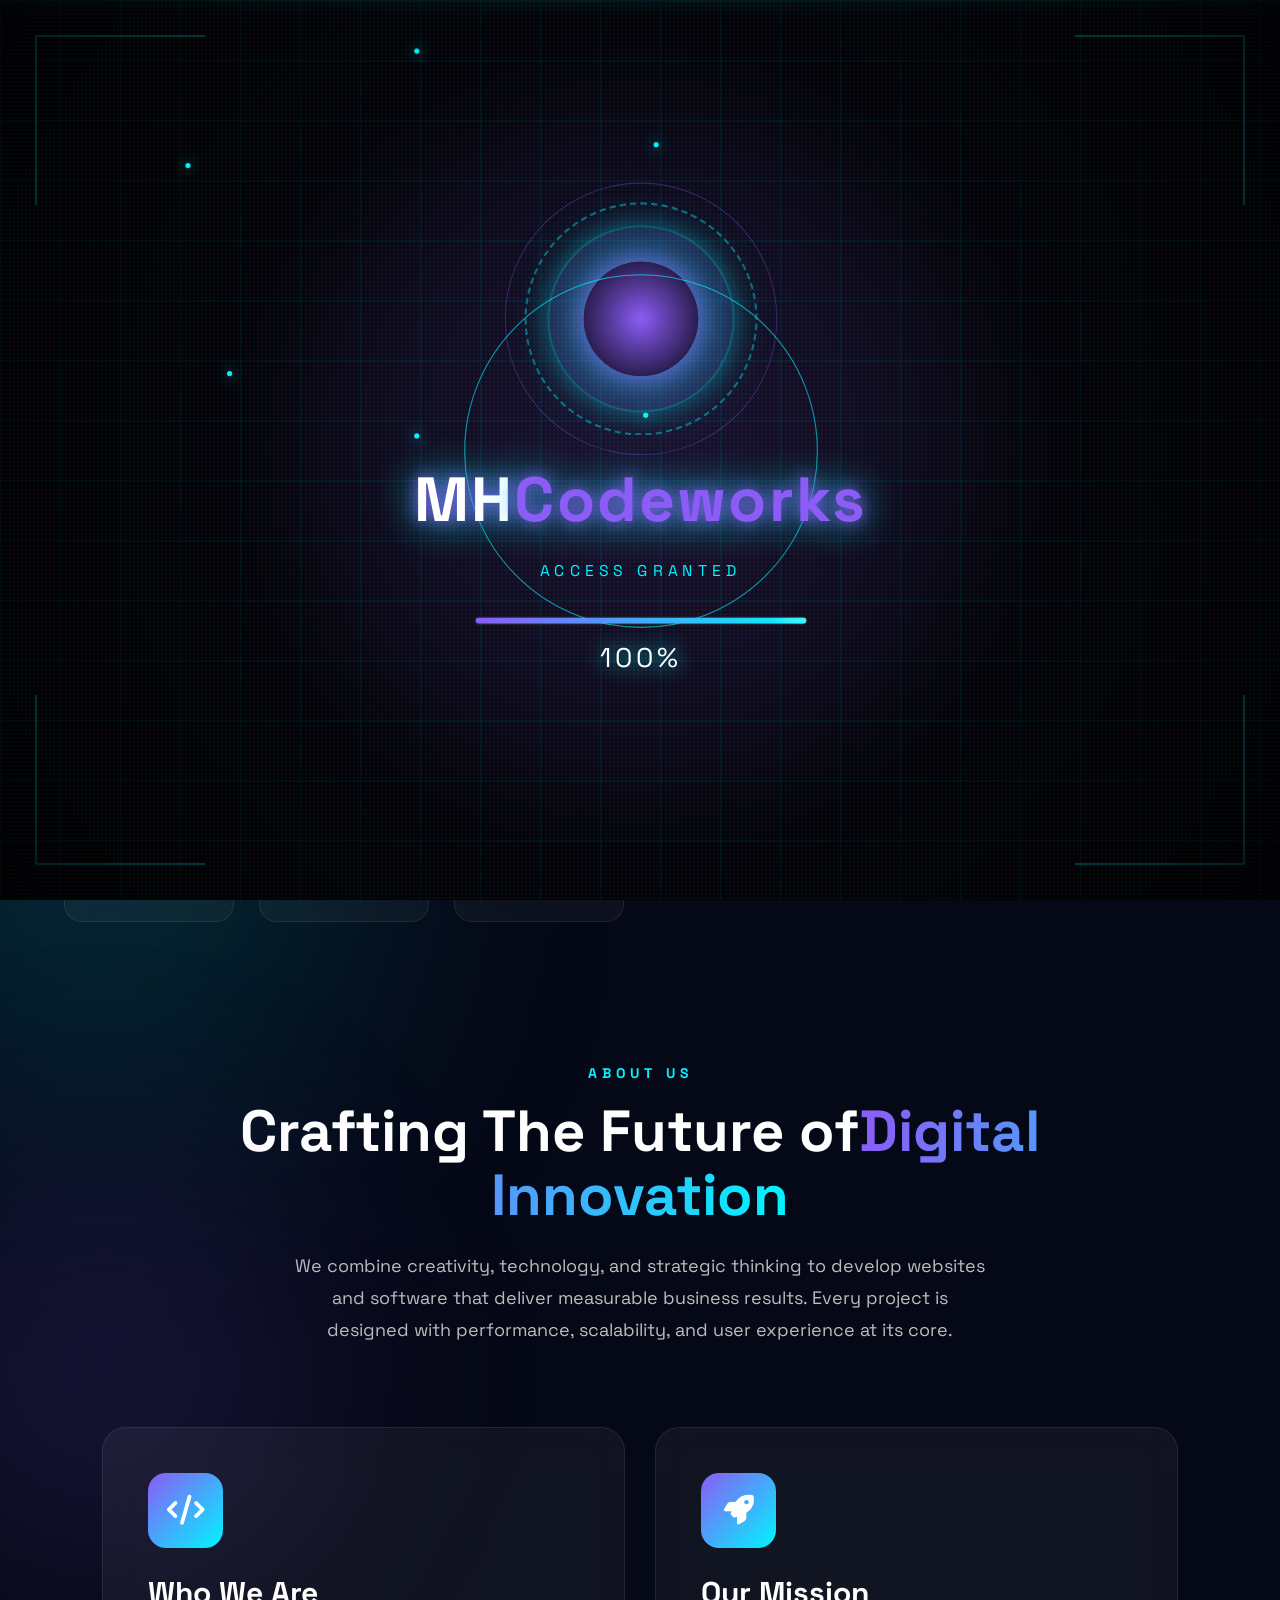
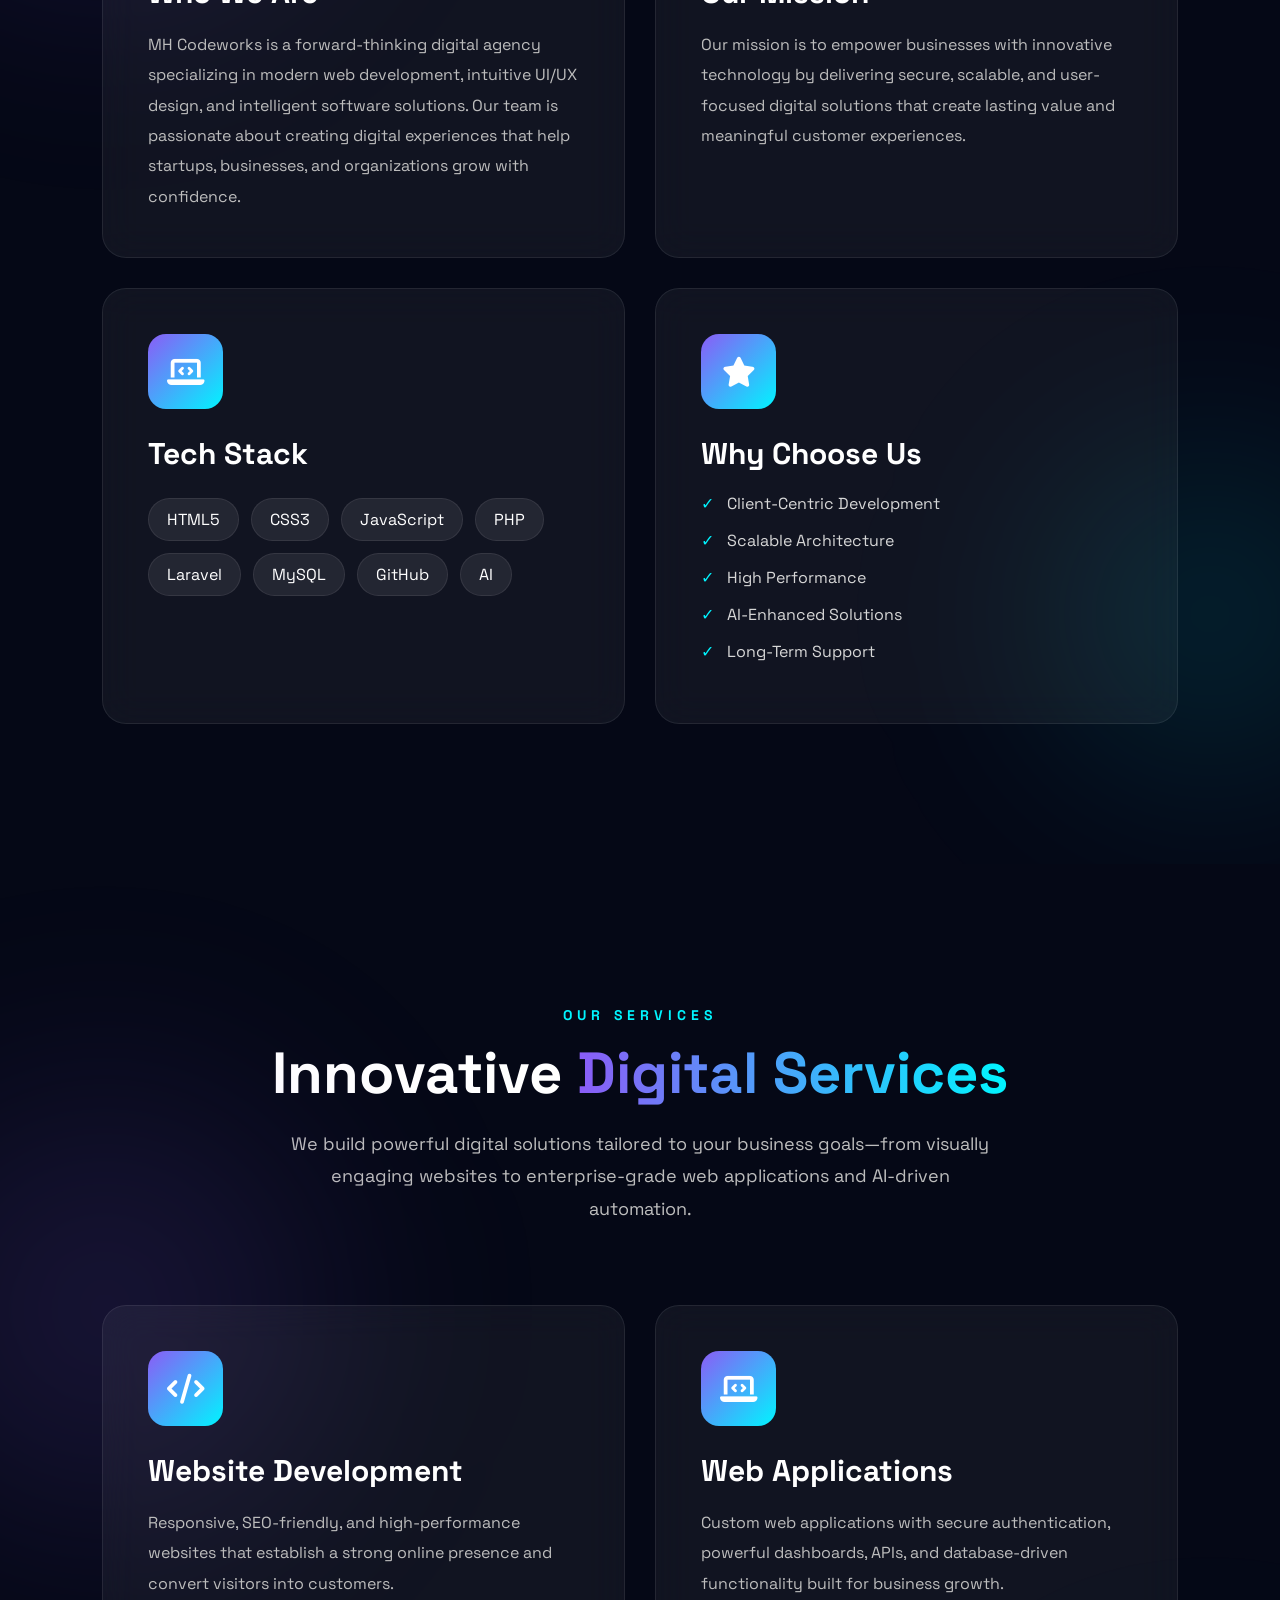
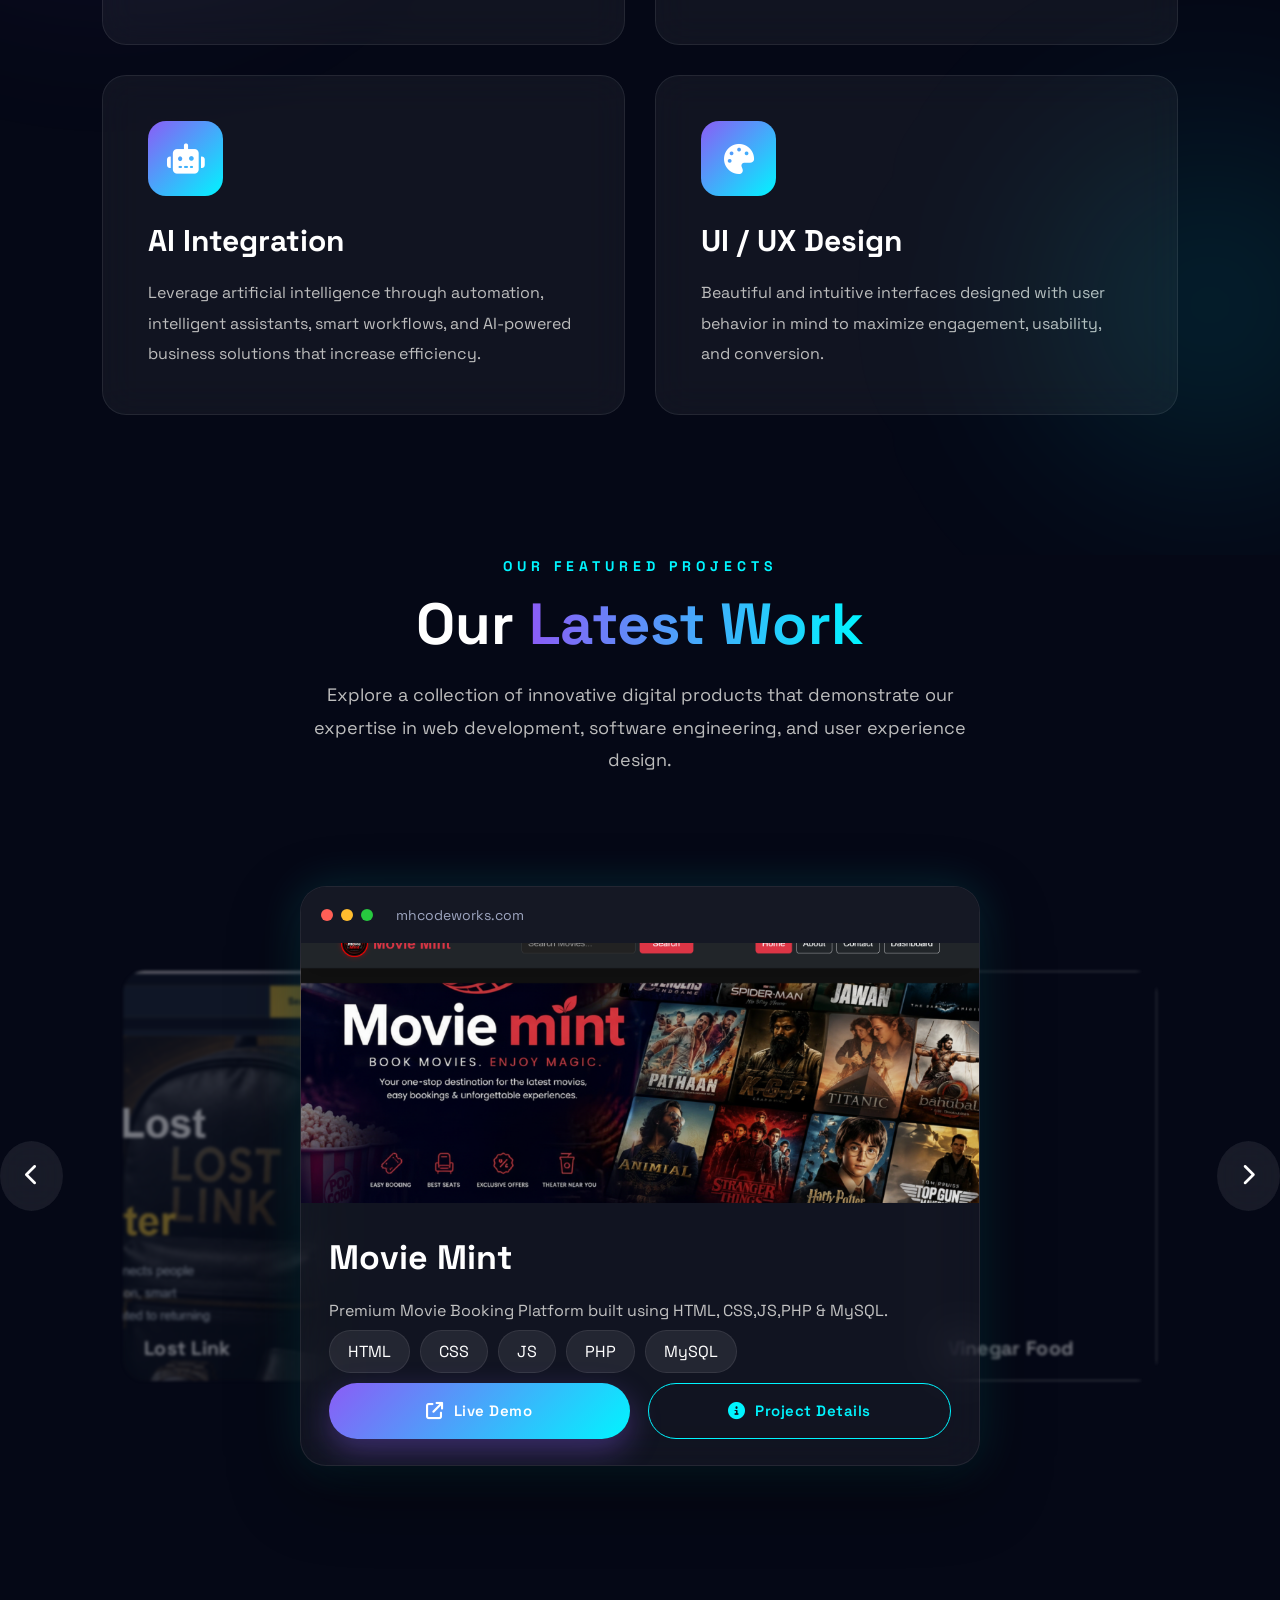
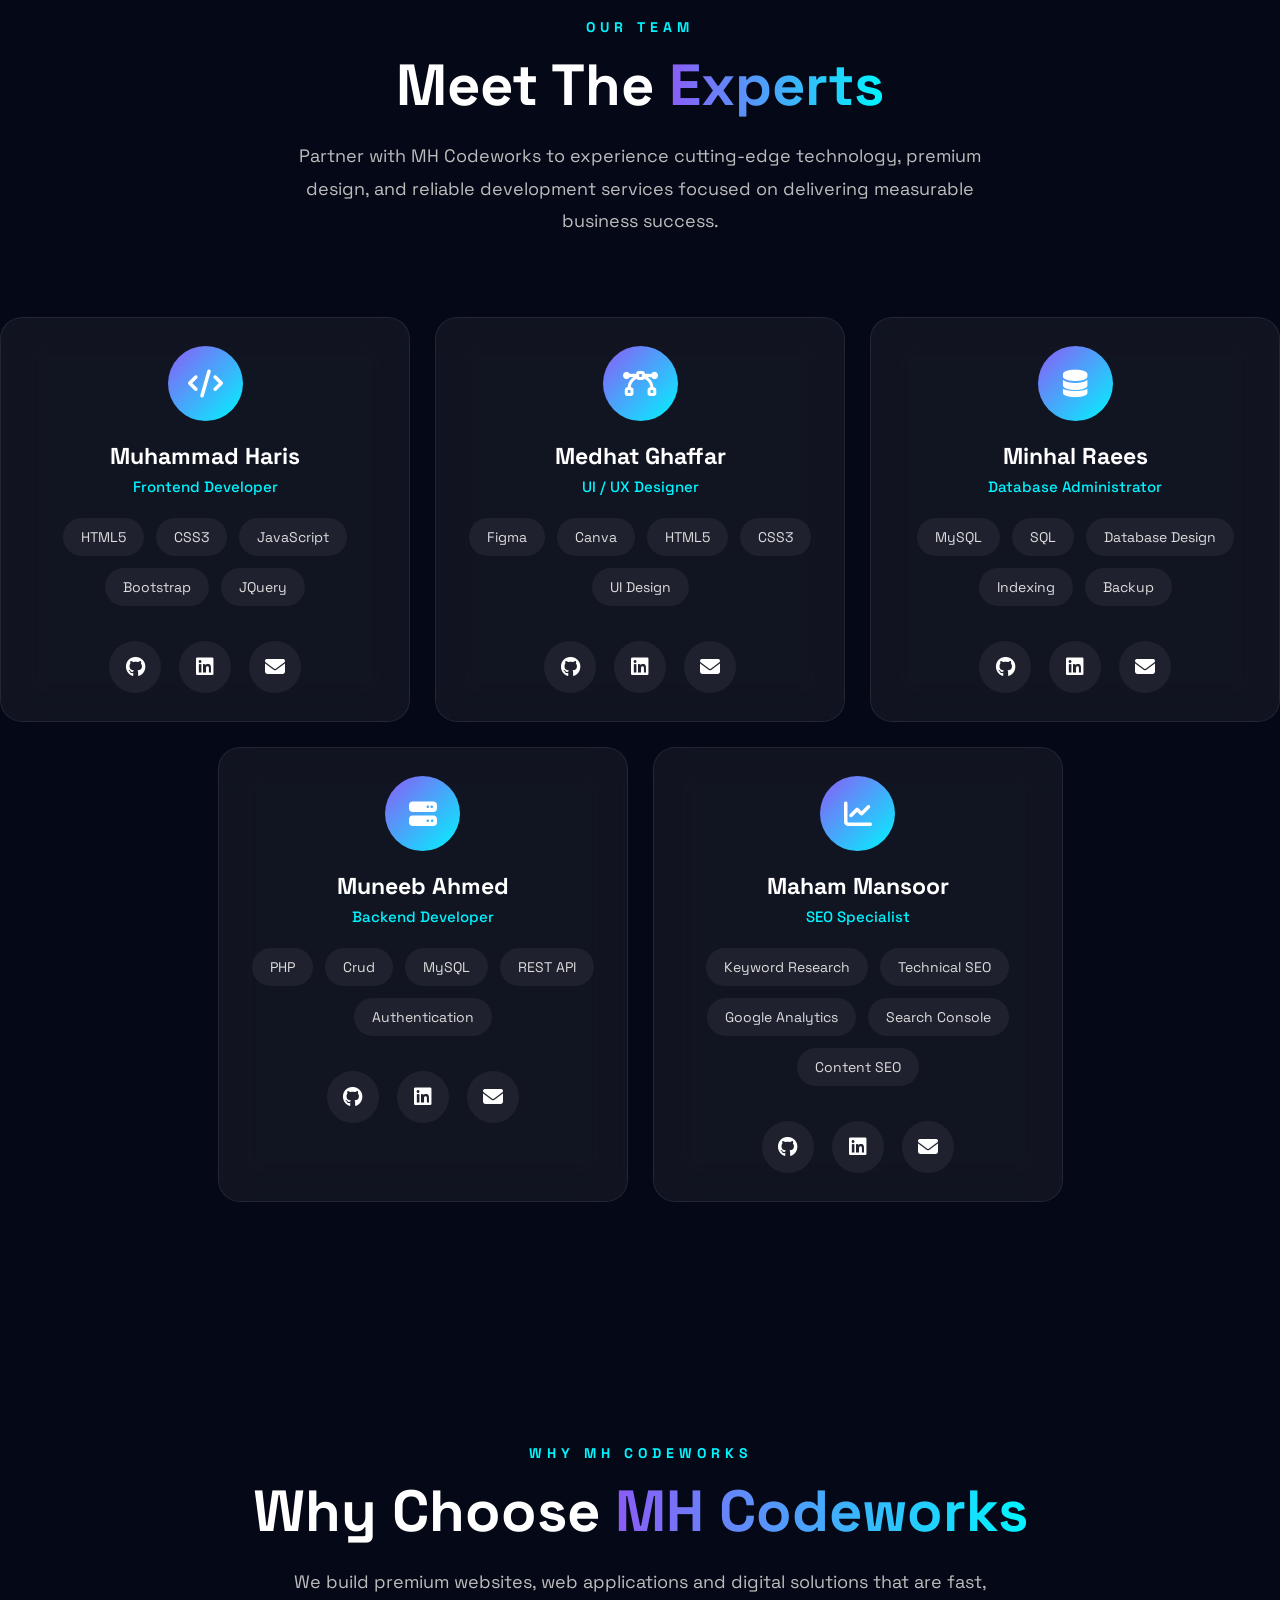
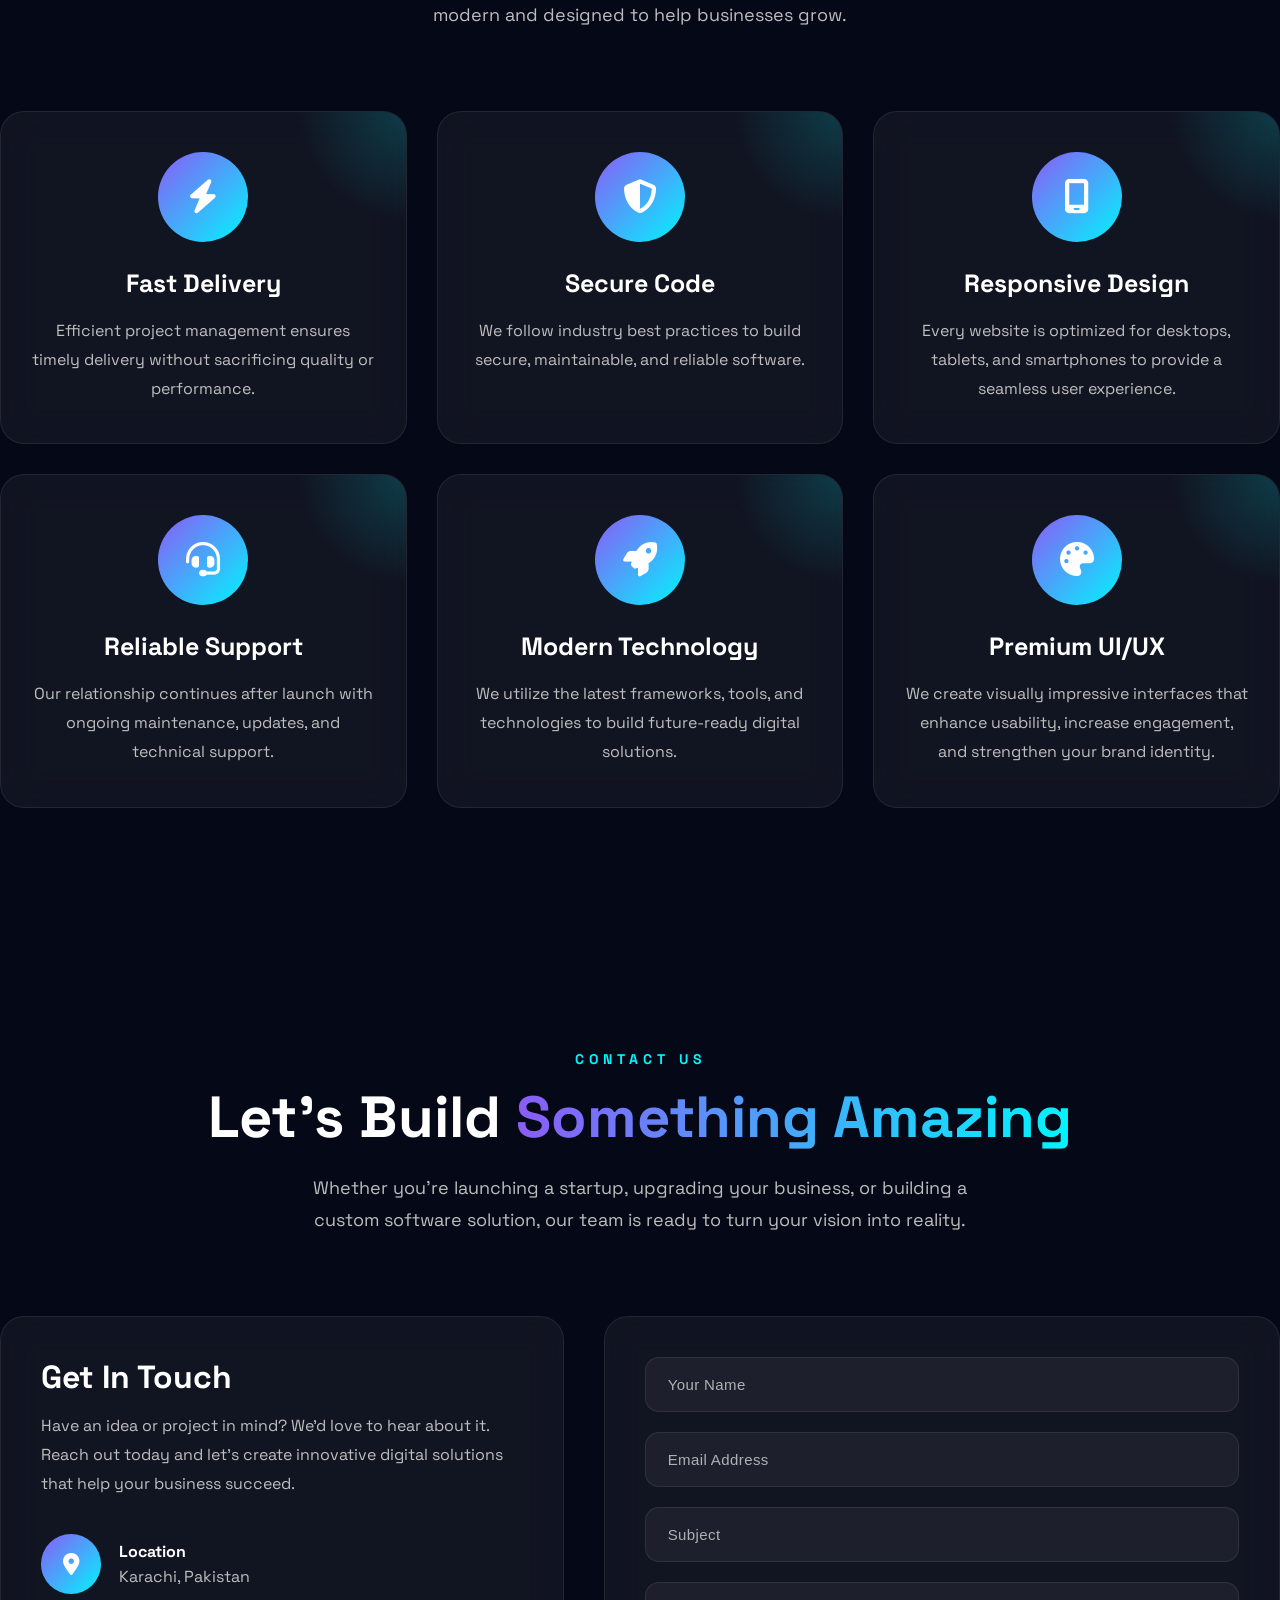
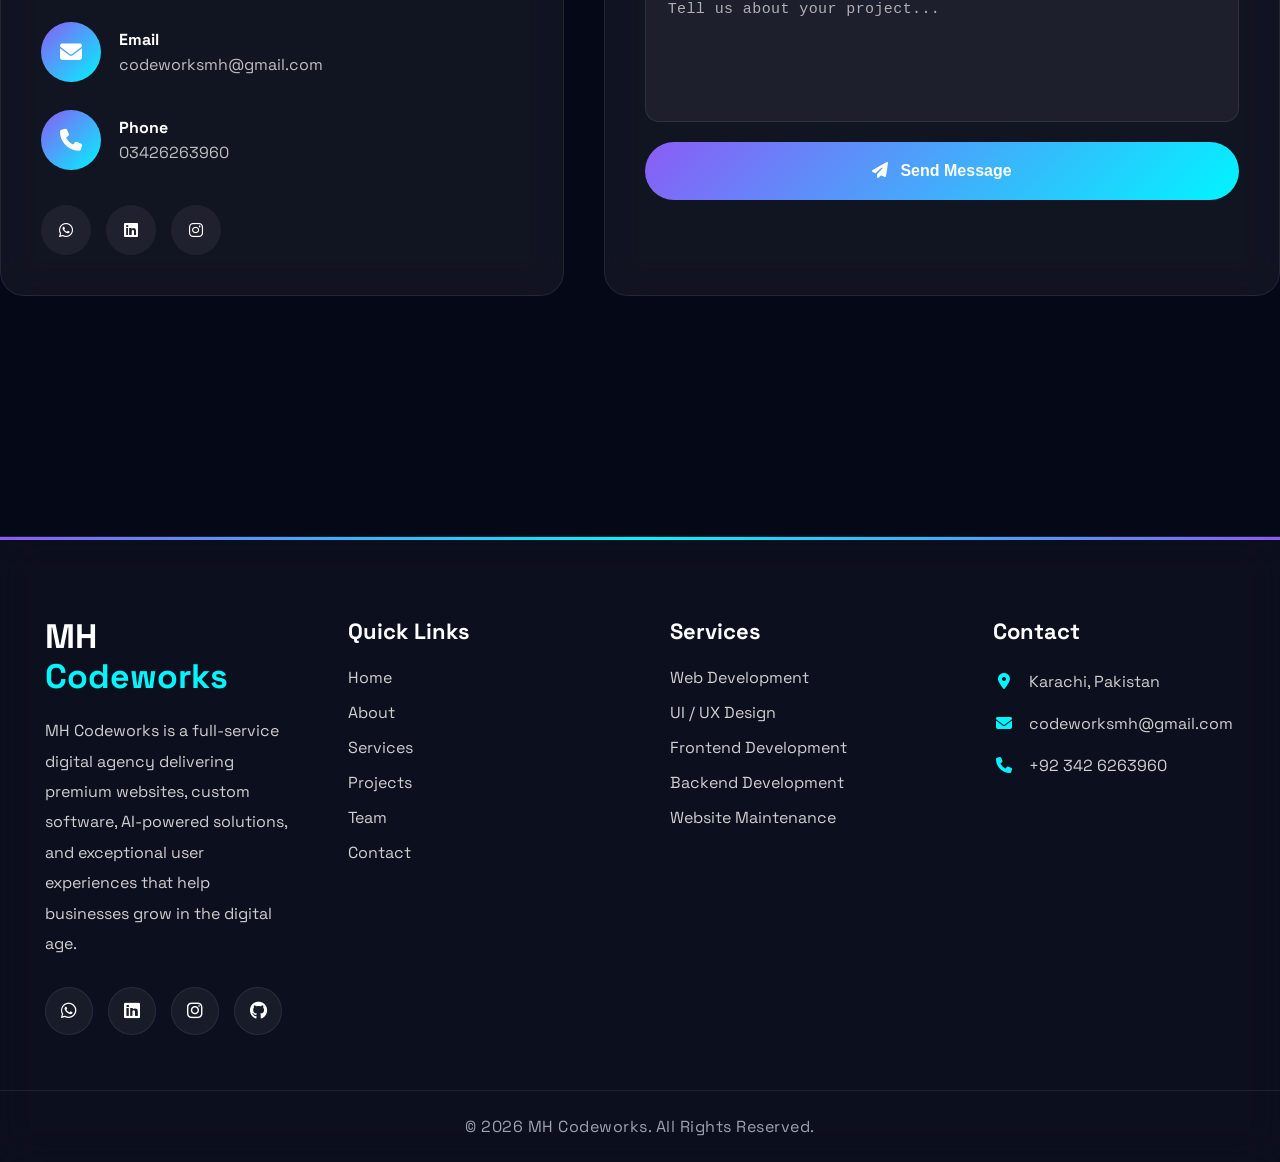
==== index.html @ 2c8d3b07 "Initial commit" ====
<!DOCTYPE html>
<html lang="en">

<head>

    <meta charset="UTF-8">
    <meta name="viewport" content="width=device-width, initial-scale=1.0">

    <title>MH Codeworks | Portfolio</title>
    <link rel="icon" href="assets/icons/Polished 'MH Codeworks' Logo with Gradient Glow.png" type="image/webp">

    <!-- CSS -->
    <link rel="stylesheet" href="css/style.css">
    <link rel="stylesheet" href="css/animation.css">
    <link rel="stylesheet" href="css/responsive.css">

    <!-- Google Font -->
    <link rel="preconnect" href="https://fonts.googleapis.com">
    <link rel="preconnect" href="https://fonts.gstatic.com" crossorigin>

    <link href="https://fonts.googleapis.com/css2?family=Space+Grotesk:wght@300;400;500;600;700&display=swap"
        rel="stylesheet">
    <!-- Font Awesome -->
    <link rel="stylesheet" href="https://cdnjs.cloudflare.com/ajax/libs/font-awesome/6.7.2/css/all.min.css">

    <!-- AOS -->
    <link href="https://unpkg.com/aos@2.3.4/dist/aos.css" rel="stylesheet">
    <link rel="preconnect" href="https://fonts.googleapis.com">
    <link rel="preconnect" href="https://fonts.gstatic.com" crossorigin>

    <link href="https://fonts.googleapis.com/css2?family=Space+Grotesk:wght@300;400;500;600;700&display=swap"
        rel="stylesheet">

    <style>

    </style>

</head>

<body>
    <div class="mouse-glow"></div>
    <div class="aurora">

        <span></span>
        <span></span>
        <span></span>

    </div>
    <div class="cursor"></div>
    <div class="cursor-dot"></div>
    <!--========================
      AI LOADER
=========================-->

    <div id="loader">

        <div class="grid-bg"></div>

        <div class="scan-line"></div>
        <!-- HUD Decoration -->

        <div class="hud hud-top-left"></div>
        <div class="hud hud-top-right"></div>
        <div class="hud hud-bottom-left"></div>
        <div class="hud hud-bottom-right"></div>

        <div class="noise"></div>
        <div class="loader-center">

            <div class="circle-outer">

                <div class="circle-inner"></div>

            </div>
            <div class="radar">

                <span></span>
                <span></span>
                <span></span>

            </div>

            <div class="particles">

                <span></span>
                <span></span>
                <span></span>
                <span></span>
                <span></span>
                <span></span>

            </div>
            <h1 class="loader-logo">
                MH<span>Codeworks</span>
            </h1>

            <p class="loader-text">
                CONNECTING TO MH AI CORE...
            </p>

            <div class="loader-progress">

                <div class="progress-bar"></div>

            </div>

            <div class="percentage">
                0%
            </div>

        </div>

    </div>



    <!--=========================
        NAVBAR
==========================-->

    <header id="navbar">

        <nav class="navbar">

            <a href="#" class="logo">
                MH<span>Codeworks</span>
            </a>

            <ul class="nav-links">

                <li><a href="#home">Home</a></li>

                <li><a href="#about">About</a></li>

                <li><a href="#projects">Projects</a></li>

                <li><a href="#team">Team</a></li>

                <li><a href="#contact">Contact</a></li>

            </ul>

            <a href="#" class="nav-btn">
                Let's Talk
            </a>

        </nav>

    </header>
    <!--=========================
        HERO SECTION
==========================-->
    <div class="hero-bg">

        <span></span>
        <span></span>
        <span></span>
        <span></span>
        <span></span>
        <span></span>
        <span></span>
        <span></span>

    </div>
    <section class="hero">

        <div class="hero-left">

            <p class="hero-tag">
                PREMIUM WEB DEVELOPMENT • UI/UX • AI SOLUTIONS
            </p>

           <h1 class="hero-title">
    <span class="line">Crafting</span>
    <span class="line gradient">Digital</span>
    <span class="line">Excellence</span>
</h1>

            <p class="hero-text">

                At MH Codeworks, we transform innovative ideas into high-performance digital products. From business websites and custom web applications to AI-powered solutions, we deliver scalable, secure, and visually stunning experiences that help brands stand out in the digital world.
            </p>

            <div class="hero-buttons">

                <a href="#projects" class="primary-btn">
                    View Our Projects
                </a>

                <a href="#contact" class="secondary-btn">
                    Start Your Project
                </a>

            </div>
            <div class="hero-stats">

                <div>

                    <h3>
                        <i class="fa-solid fa-palette"></i>
                    </h3>

                    <p>Modern Solutions</p>

                </div>

                <div>

                    <h3>
                        <i class="fa-solid fa-bolt"></i>
                    </h3>

                    <p>Lightning Fast</p>

                </div>

                <div>

                    <h3>
                        <i class="fa-solid fa-brain"></i>
                    </h3>

                    <p>AI-Driven Innovation</p>

                </div>

            </div>
        </div>

        <div class="hero-right">

            <model-viewer id="robot" src="assets/models/robot.glb" autoplay animation-name="mixamo.com" camera-controls
                auto-rotate shadow-intensity="1.5" exposure="1.2" interaction-prompt="none" disable-pan>
            </model-viewer>
            <div class="hero-particles">

                <span></span>
                <span></span>
                <span></span>
                <span></span>
                <span></span>
                <span></span>
                <span></span>
                <span></span>

            </div>
            <!--=========================
AI PLATFORM
==========================-->

            <div class="ai-platform">

                <!-- <div class="platform-glow"></div> -->

                <!-- <div class="platform-ring ring1"></div> -->

                <!-- <div class="platform-ring ring2"></div> -->

                <!-- <div class="platform-ring ring3"></div> -->

                <div class="scanner-line"></div>

                <div class="center-core"></div>

            </div>
            <div class="light-beams">

                <span></span>
                <span></span>
                <span></span>
                <span></span>
                <span></span>

            </div>
        </div>



        </div>

    </section>

    <!--========================================
            ABOUT V2
=========================================-->

    <section class="mh-about" id="about">

        <div class="mh-about-container">

            <div class="section-header">

                <span class="section-subtitle">
                    ABOUT US
                </span>

                <h2>
                   Crafting The Future of<span>Digital Innovation</span>
                </h2>

                <p>
                    We combine creativity, technology, and strategic thinking to develop websites and software that deliver measurable business results. Every project is designed with performance, scalability, and user experience at its core.
                </p>

            </div>

            <div class="mh-about-grid">

                <!-- CARD 1 -->

                <div class="mh-about-card">

                    <div class="mh-about-icon">
                        <i class="fa-solid fa-code"></i>
                    </div>

                    <h3>Who We Are</h3>

                    <p>
                        MH Codeworks is a forward-thinking digital agency specializing in modern web development, intuitive UI/UX design, and intelligent software solutions. Our team is passionate about creating digital experiences that help startups, businesses, and organizations grow with confidence.
                    </p>

                </div>

                <!-- CARD 2 -->

                <div class="mh-about-card">

                    <div class="mh-about-icon">
                        <i class="fa-solid fa-rocket"></i>
                    </div>

                    <h3>Our Mission</h3>

                    <p>
                        Our mission is to empower businesses with innovative technology by delivering secure, scalable, and user-focused digital solutions that create lasting value and meaningful customer experiences.
                    </p>

                </div>

                <!-- CARD 3 -->

                <div class="mh-about-card">

                    <div class="mh-about-icon">
                        <i class="fa-solid fa-laptop-code"></i>
                    </div>

                    <h3>Tech Stack</h3>

                    <div class="mh-tech-stack">

                        <span>HTML5</span>
                        <span>CSS3</span>
                        <span>JavaScript</span>
                        <span>PHP</span>
                        <span>Laravel</span>
                        <span>MySQL</span>
                        <span>GitHub</span>
                        <span>AI</span>

                    </div>

                </div>

                <!-- CARD 4 -->

                <div class="mh-about-card">

                    <div class="mh-about-icon">
                        <i class="fa-solid fa-star"></i>
                    </div>

                    <h3>Why Choose Us</h3>

                    <ul class="mh-about-list">

                        <li>Client-Centric Development</li>
                        <li>Scalable Architecture</li>
                        <li>High Performance</li>
                        <li>AI-Enhanced Solutions</li>
                        <li>Long-Term Support</li>

                    </ul>

                </div>

            </div>

        </div>

    </section>
    <!--========================================
            SERVICES V2
=========================================-->

    <section class="mh-services" id="services">

        <div class="mh-services-container">

            <div class="section-header">

                <span class="section-subtitle">
                    OUR SERVICES
                </span>

                <h2>
                    Innovative <span>Digital Services</span>
                </h2>

                <p>
                    We build powerful digital solutions tailored to your business goals—from visually engaging websites to enterprise-grade web applications and AI-driven automation.
                </p>

            </div>

            <div class="mh-services-grid">

                <div class="mh-service-card">

                    <div class="mh-service-icon">
                        <i class="fa-solid fa-code"></i>
                    </div>

                    <h3>Website Development</h3>

                    <p>
                        Responsive, SEO-friendly, and high-performance websites that establish a strong online presence and convert visitors into customers.
                    </p>

                </div>

                <div class="mh-service-card">

                    <div class="mh-service-icon">
                        <i class="fa-solid fa-laptop-code"></i>
                    </div>

                    <h3>Web Applications</h3>

                    <p>
                        Custom web applications with secure authentication, powerful dashboards, APIs, and database-driven functionality built for business growth.
                    </p>

                </div>

                <div class="mh-service-card">

                    <div class="mh-service-icon">
                        <i class="fa-solid fa-robot"></i>
                    </div>

                    <h3>AI Integration</h3>

                    <p>
                        Leverage artificial intelligence through automation, intelligent assistants, smart workflows, and AI-powered business solutions that increase efficiency.
                    </p>

                </div>

                <div class="mh-service-card">

                    <div class="mh-service-icon">
                        <i class="fa-solid fa-palette"></i>
                    </div>

                    <h3>UI / UX Design</h3>

                    <p>
                        Beautiful and intuitive interfaces designed with user behavior in mind to maximize engagement, usability, and conversion.
                    </p>

                </div>

            </div>

        </div>

    </section>

    <!--========================================
            PROJECT SHOWCASE
=========================================-->

    <section class="mh-projects" id="projects">

        <div class="mh-projects-container">

            <div class="section-header">

                <span class="section-subtitle">
                    Our Featured Projects
                </span>

                <h2>
                    Our <span>Latest Work</span>
                </h2>

                <p>
                    Explore a collection of innovative digital products that demonstrate our expertise in web development, software engineering, and user experience design.
                </p>

            </div>

            <div class="project-slider">

                <button class="slider-btn prev">
                    <i class="fa-solid fa-chevron-left"></i>
                </button>

                <div class="project-stage">
                    <div class="project-card left" id="leftCard">

                        <img src="assets/images/lost.png" alt="">

                        <div class="mini-title">
                            <h4>Lost Link</h4>
                        </div>

                    </div>

                    <div class="project-card center" id="centerCard">

                        <div class="browser-bar">

                            <span></span>
                            <span></span>
                            <span></span>

                            <p>mhcodeworks.com</p>

                        </div>

                        <img src="assets/images/movie.png" alt="">

                        <div class="project-content">

                            <h3>Movie Mint</h3>

                            <p>
                                Premium Movie Booking Platform built using
                                HTML, CSS,JS,PHP & MySQL.
                            </p>

                            <div class="project-tags">

                                <span>HTML</span>
                                <span>CSS</span>
                                <span>JS</span>
                                <span>PHP</span>
                                <span>MySQL</span>

                            </div>

                            <div class="project-buttons">

                                <a href="#" class="live-btn">
                                    <i class="fa-solid fa-arrow-up-right-from-square"></i>
                                    <span>Live Demo </span>
                                </a>

                               <a href="#" class="btn">
    <i class="fa-solid fa-circle-info"></i>
    <span>Project Details</span>
</a>

                            </div>
                        </div>

                    </div>

                    <div class="project-card right" id="rightCard">

                        <img src="assets/images/vinegar.jpg" alt="">

                        <div class="mini-title">
                            <h4>Vinegar Food</h4>
                        </div>

                    </div>

                </div>

                <button class="slider-btn next">
                    <i class="fa-solid fa-chevron-right"></i>
                </button>

            </div>

        </div>

    </section>
    <!--========================================
            TEAM SECTION
=========================================-->

    <section class="team-section" id="team">

    <div class="container">

        <div class="section-header">

            <span class="section-subtitle">
                OUR TEAM
            </span>

            <h2>
                Meet The <span>Experts</span>
            </h2>

            <p>
               Partner with MH Codeworks to experience cutting-edge technology, premium design, and reliable development services focused on delivering measurable business success.
            </p>

        </div>

        <div class="team-grid">

            <!-- CARD 1 -->

            <div class="team-card">

                <div class="team-icon">
    <i class="fa-solid fa-code"></i>
</div>

                <h3>Muhammad Haris</h3>

                <h5>Frontend Developer</h5>

                <div class="team-skills">

                    <span>HTML5</span>
                    <span>CSS3</span>
                    <span>JavaScript</span>
                    <span>Bootstrap</span>
                    <span>JQuery</span>

                </div>

                <div class="team-social">

                    <a href="#"><i class="fa-brands fa-github"></i></a>

                    <a href="#https://www.linkedin.com/in/haris-akseer-52573241a/"><i class="fa-brands fa-linkedin"></i></a>

                    <a href="#mailto:harisakseer0@gmail.com"><i class="fa-solid fa-envelope"></i></a>

                </div>

            </div>

            <!-- CARD 2 -->

            <div class="team-card">

               <div class="team-icon">
   <i class="fa-solid fa-bezier-curve"></i>
</div>
                <h3>Medhat Ghaffar</h3>

                <h5>UI / UX Designer</h5>

                <div class="team-skills">

                    <span>Figma</span>
                    <span>Canva</span>
                    <span>HTML5</span>
                    <span>CSS3</span>
                    <span>UI Design</span>

                </div>

                <div class="team-social">

                    <a href="#https://github.com/MedhatGhaffar"><i class="fa-brands fa-github"></i></a>

                    <a href="#https://www.linkedin.com/in/medhat-ghaffar-18176b41b/"><i class="fa-brands fa-linkedin"></i></a>

                    <a href="#mailto:medhatghaffar0@gmail.com"><i class="fa-solid fa-envelope"></i></a>

                </div>

            </div>

            <!-- CARD 3 -->

            <div class="team-card">

                <div class="team-icon">
    <i class="fa-solid fa-database"></i>
</div>


                <h3>Minhal Raees</h3>

                <h5>Database Administrator</h5>

                <div class="team-skills">

                    <span>MySQL</span>
                    <span>SQL</span>
                    <span>Database Design</span>
                    <span>Indexing</span>
                    <span>Backup</span>

                </div>

                <div class="team-social">

                    <a href="#http://github.com/minhalraees-dev"><i class="fa-brands fa-github"></i></a>

                    <a href="#https://www.linkedin.com/in/minhal-raees-b0026141b"><i class="fa-brands fa-linkedin"></i></a>

                    <a href="#mailto:minhalraees@gmail.com"><i class="fa-solid fa-envelope"></i></a>

                </div>

            </div>

            <!-- CARD 4 -->

            <div class="team-card">

               <div class="team-icon">
    <i class="fa-solid fa-server"></i>
</div>

                <h3>Muneeb Ahmed</h3>

                <h5>Backend Developer</h5>

                <div class="team-skills">

                    <span>PHP</span>
                    <span>Crud</span>
                    <span>MySQL</span>
                    <span>REST API</span>
                    <span>Authentication</span>

                </div>

                <div class="team-social">

                    <a href="#https://github.com/muneeb-908"><i class="fa-brands fa-github"></i></a>

                    <a href="#https://www.linkedin.com/in/muneeb-ahmed-0bb35841a/"><i class="fa-brands fa-linkedin"></i></a>

                    <a href="#mailto:muneebkhi908@gmail.com"><i class="fa-solid fa-envelope"></i></a>

                </div>

            </div>

            <!-- CARD 5 -->

            <div class="team-card">

               <div class="team-icon">
    <i class="fa-solid fa-chart-line"></i>
</div>
                <h3>Maham Mansoor</h3>

                <h5>SEO Specialist</h5>

                <div class="team-skills">

                    <span>Keyword Research</span>
                    <span>Technical SEO</span>
                    <span>Google Analytics</span>
                    <span>Search Console</span>
                    <span>Content SEO</span>

                </div>

                <div class="team-social">

                    <a href="#https://github.com/mansoormaham065-png"><i class="fa-brands fa-github"></i></a>

                    <a href="#"><i class="fa-brands fa-linkedin"></i></a>

                    <a href="#mailto:mansoormaham065@gmail.com"><i class="fa-solid fa-envelope"></i></a>

                </div>

            </div>

        </div>

    </div>

</section>
    <!--========================================
        WHY CHOOSE MH CODEWORKS
=========================================-->

    <section class="why-section" id="why">

        <div class="container">

            <div class="section-header">

                <span class="section-subtitle">
                    WHY MH CODEWORKS
                </span>

                <h2>
                    Why Choose <span>MH Codeworks</span>
                </h2>

                <p>
                    We build premium websites, web applications and digital solutions that are fast, modern and designed
                    to help businesses grow.
                </p>

            </div>

            <div class="why-grid">

                <div class="why-card">

                    <div class="why-icon">
                        <i class="fa-solid fa-bolt"></i>
                    </div>

                    <h3>Fast Delivery</h3>

                    <p>
                       Efficient project management ensures timely delivery without sacrificing quality or performance.
                    </p>

                </div>

                <div class="why-card">

                    <div class="why-icon">
                        <i class="fa-solid fa-shield-halved"></i>
                    </div>

                    <h3>Secure Code</h3>

                    <p>
                       We follow industry best practices to build secure, maintainable, and reliable software.
                    </p>

                </div>

                <div class="why-card">

                    <div class="why-icon">
                        <i class="fa-solid fa-mobile-screen"></i>
                    </div>

                    <h3>Responsive Design</h3>

                    <p>
                        Every website is optimized for desktops, tablets, and smartphones to provide a seamless user experience.
                    </p>

                </div>

                <div class="why-card">

                    <div class="why-icon">
                        <i class="fa-solid fa-headset"></i>
                    </div>

                    <h3>Reliable Support</h3>

                    <p>
                        Our relationship continues after launch with ongoing maintenance, updates, and technical support.
                    </p>

                </div>

                <div class="why-card">

                    <div class="why-icon">
                        <i class="fa-solid fa-rocket"></i>
                    </div>

                    <h3>Modern Technology</h3>

                    <p>
                        We utilize the latest frameworks, tools, and technologies to build future-ready digital solutions.
                    </p>

                </div>

                <div class="why-card">

                    <div class="why-icon">
                        <i class="fa-solid fa-palette"></i>
                    </div>

                    <h3>Premium UI/UX</h3>

                    <p>
                        We create visually impressive interfaces that enhance usability, increase engagement, and strengthen your brand identity.
                    </p>

                </div>

            </div>

        </div>

    </section>
    <!--========================================
            CONTACT SECTION
=========================================-->

    <section class="contact-section" id="contact">

        <div class="container">

            <div class="section-header">

                <span class="section-subtitle">
                    CONTACT US
                </span>

                <h2>
                    Let's Build <span>Something Amazing</span>
                </h2>

                <p>
                    Whether you're launching a startup, upgrading your business, or building a custom software solution, our team is ready to turn your vision into reality.
                </p>

            </div>

            <div class="contact-wrapper">

                <!-- LEFT -->

                <div class="contact-info">

                    <h3>Get In Touch</h3>

                    <p>
                       Have an idea or project in mind? We'd love to hear about it. Reach out today and let's create innovative digital solutions that help your business succeed.
                    </p>

                    <div class="contact-item">

                        <i class="fa-solid fa-location-dot"></i>

                        <div>

                            <h4>Location</h4>

                            <span>Karachi, Pakistan</span>

                        </div>

                    </div>

                    <div class="contact-item">

                        <i class="fa-solid fa-envelope"></i>

                        <div>

                            <h4>Email</h4>

                            <span>codeworksmh@gmail.com</span>

                        </div>

                    </div>

                    <div class="contact-item">

                        <i class="fa-solid fa-phone"></i>

                        <div>

                            <h4>Phone</h4>

                            <span>03426263960</span>

                        </div>

                    </div>

                    <div class="contact-social">

                        <a href="https://wa.me/923426263960" target="_blank">
                            <i class="fa-brands fa-whatsapp"></i>
                        </a>

                        <a href="https://www.linkedin.com/" target="_blank">
                            <i class="fa-brands fa-linkedin"></i>
                        </a>

                        <a href="https://www.instagram.com/" target="_blank">
                            <i class="fa-brands fa-instagram"></i>
                        </a>

                    </div>

                </div>

                <!-- RIGHT -->

                <form class="contact-form" id="contactForm">

                    <input type="text" id="name" name="name" placeholder="Your Name" required maxlength="40"
                        pattern="[A-Za-z ]+" title="Only letters and spaces are allowed">

                    <input type="email" name="email" placeholder="Email Address" required>

                    <input type="text" name="subject" placeholder="Subject" required>

                    <textarea name="message" placeholder="Tell us about your project..." rows="6" required></textarea>
                    <input type="hidden" name="_subject" value="🚀 New Project Inquiry | MH Codeworks">

                    <input type="hidden" name="_captcha" value="false">

                    <input type="hidden" name="_template" value="table">


                    <button type="submit">

                        <i class="fa-solid fa-paper-plane"></i>

                        Send Message

                    </button>

                </form>
                <div class="success-popup" id="successPopup">

                    <div class="popup-box">

                        <i class="fa-solid fa-circle-check"></i>

                        <h3>Message Sent!</h3>

                        <p>
                            Your message has been successfully received.

Our team will review your inquiry and get back to you within 24 hours.
                        </p>

                        <button id="closePopup">

                            Close

                        </button>

                    </div>

                </div>
            </div>

        </div>

    </section>

    <!-- Flash Effect -->
    <div id="flash"></div>

    <!-- GSAP -->
    <script src="https://cdn.jsdelivr.net/npm/gsap@3/dist/gsap.min.js"></script>

    <!-- ScrollTrigger -->
    <script src="https://cdn.jsdelivr.net/npm/gsap@3/dist/ScrollTrigger.min.js"></script>

    <!-- Lenis -->
    <script src="https://unpkg.com/@studio-freight/lenis@1.0.42/bundled/lenis.min.js"></script>

    <!-- Three.js -->
    <script src="https://cdn.jsdelivr.net/npm/three@0.160.0/build/three.min.js"></script>

    <script type="module" src="js/three-scene.js"></script>
    <!-- AOS -->
    <script src="https://unpkg.com/aos@2.3.4/dist/aos.js"></script>

    <!-- Your JS -->
    <script src="js/animation.js"></script>

    <script src="js/main.js"></script>

    <script type="module" src="https://unpkg.com/@google/model-viewer/dist/model-viewer.min.js">
    </script>
    <script>

   const form = document.getElementById("contactForm");

form.addEventListener("submit", async function (e) {

    e.preventDefault();

    const btn = form.querySelector("button");
    const oldText = btn.innerHTML;

    btn.disabled = true;
    btn.innerHTML = '<i class="fa-solid fa-spinner fa-spin"></i> Sending...';

    const formData = new FormData(form);

    try {

        const response = await fetch("https://formsubmit.co/ajax/codeworksmh@gmail.com", {
            method: "POST",
            headers: {
                "Accept": "application/json"
            },
            body: formData
        });

        const result = await response.json();
        console.log(result);

        if (result.success) {

            form.reset();

            btn.innerHTML = '<i class="fa-solid fa-check"></i> Message Sent';
            btn.style.background = "#22c55e";

            document.getElementById("successPopup").classList.add("show");

            setTimeout(() => {
                document.getElementById("successPopup").classList.remove("show");
                btn.innerHTML = oldText;
                btn.style.background = "";
                btn.disabled = false;
            }, 3000);

        } else {

            alert("Message not sent.");
            btn.disabled = false;
            btn.innerHTML = oldText;

        }

    } catch (error) {

        console.error(error);
        alert(error.message);

        btn.disabled = false;
        btn.innerHTML = oldText;
    }

});

document.getElementById("closePopup").onclick = function () {
    document.getElementById("successPopup").classList.remove("show");
};

    </script>
    <!--========================================
                FOOTER
=========================================-->

<footer class="footer">

    <div class="container">

        <div class="footer-grid">

            <!-- Brand -->

            <div class="footer-col">

                <h2 class="footer-logo">

                    MH <span>Codeworks</span>

                </h2>

                <p>

                    MH Codeworks is a full-service digital agency delivering premium websites, custom software, AI-powered solutions, and exceptional user experiences that help businesses grow in the digital age.
                </p>

                <div class="footer-social">

                    <a href="https://wa.me/923426263960" target="_blank">
                        <i class="fa-brands fa-whatsapp"></i>
                    </a>

                    <a href="#" target="_blank">
                        <i class="fa-brands fa-linkedin"></i>
                    </a>

                    <a href="#" target="_blank">
                        <i class="fa-brands fa-instagram"></i>
                    </a>

                    <a href="#" target="_blank">
                        <i class="fa-brands fa-github"></i>
                    </a>

                </div>

            </div>

            <!-- Quick Links -->

            <div class="footer-col">

                <h3>Quick Links</h3>

                <ul>

                    <li><a href="#home">Home</a></li>

                    <li><a href="#about">About</a></li>

                    <li><a href="#services">Services</a></li>

                    <li><a href="#projects">Projects</a></li>

                    <li><a href="#team">Team</a></li>

                    <li><a href="#contact">Contact</a></li>

                </ul>

            </div>

            <!-- Services -->

            <div class="footer-col">

                <h3>Services</h3>

                <ul>

                    <li>Web Development</li>

                    <li>UI / UX Design</li>

                    <li>Frontend Development</li>

                    <li>Backend Development</li>

                    <li>Website Maintenance</li>

                </ul>

            </div>

            <!-- Contact -->

            <div class="footer-col">

                <h3>Contact</h3>

                <p>

                    <i class="fa-solid fa-location-dot"></i>

                    Karachi, Pakistan

                </p>

                <p>

                    <i class="fa-solid fa-envelope"></i>

                    codeworksmh@gmail.com

                </p>

                <p>

                    <i class="fa-solid fa-phone"></i>

                    +92 342 6263960

                </p>

            </div>

        </div>

        <div class="footer-bottom">

            <p>

                © 2026 MH Codeworks. All Rights Reserved.

            </p>

        </div>

    </div>

</footer>
</body>

</html>
---- css/style.css ----
:root{

    --bg:#050816;

    --primary:#8B5CF6;

    --secondary:#00F5FF;

    --white:#ffffff;

    --gray:#9CA3AF;

    --glass:rgba(255,255,255,.06);

}

/*============================
Google Font
============================*/

*{
    margin:0;
    padding:0;
    box-sizing:border-box;
}

html{

    scroll-behavior:smooth;

}

body{

    font-family:'Space Grotesk',sans-serif;

    background:var(--bg);

    color:var(--white);

    overflow-x:hidden;

}
a{

    text-decoration:none;
    color:white;

}

ul{

    list-style:none;

}

img{

    max-width:100%;

}

section{

    min-height:100vh;

}
/*=========================
        NAVBAR
=========================*/

header{

    width:100%;
    position:fixed;
    top:0;
    left:0;

    z-index:999;

}

.navbar{

    width:90%;

    margin:auto;

    height:90px;

    display:flex;

    justify-content:space-between;

    align-items:center;

}

.logo{

    color:white;

    font-size:30px;

    font-weight:700;

}

.logo span{

    color:#8B5CF6;

}

.nav-links{

    display:flex;

    gap:40px;

}

.nav-links a{

    color:white;

    transition:.4s;

    font-size:17px;

}

.nav-links a:hover{

    color:#8B5CF6;

}

.hire-btn{

    padding:14px 32px;

    border-radius:40px;

    background:#8B5CF6;

    transition:.4s;

}

.hire-btn:hover{

    transform:translateY(-5px);

    box-shadow:0 0 25px #8B5CF6;

}
/*==========================
        LOADER
==========================*/

#loader{

    position:fixed;
    inset:0;

    background:#050816;

    display:flex;

    justify-content:center;

    align-items:center;

    z-index:999999;

}

.loader-content{

    text-align:center;

}

.loader-content h1{

    font-size:65px;

    letter-spacing:3px;

    color:white;

}

.loader-content span{

    color:#8B5CF6;

}

.loading-bar{

    width:300px;

    height:6px;

    background:#222;

    border-radius:30px;

    margin-top:30px;

    overflow:hidden;

}

.loading-progress{

    width:0%;

    height:100%;

    background:linear-gradient(90deg,#8B5CF6,#00F5FF);

}
/*====================================
        AI CINEMATIC LOADER
=====================================*/

#loader{
    position: fixed;
    inset: 0;
    width: 100%;
    height: 100vh;
    background: #03040a;
    overflow: hidden;
    z-index: 999999;
visibility: visible;
    display: flex;
    justify-content: center;
    align-items: center;
}

/* Moving Grid Background */

.grid-bg{
    position: absolute;
    inset: 0;

    background-image:
        linear-gradient(rgba(0,245,255,.08) 1px, transparent 1px),
        linear-gradient(90deg, rgba(0,245,255,.08) 1px, transparent 1px);

    background-size: 60px 60px;

    animation: gridMove 8s linear infinite;
}

@keyframes gridMove{

    from{

        transform: translateY(0);

    }

    to{

        transform: translateY(60px);

    }

}

/* Scan Line */

.scan-line{

    position:absolute;

    width:100%;
    height:5px;

    background:linear-gradient(90deg,
    transparent,
    #00f5ff,
    transparent);

    top:-20px;

    animation:scan 3s linear infinite;

    box-shadow:0 0 30px #00f5ff;

}

@keyframes scan{

    from{

        top:-20px;

    }

    to{

        top:100%;

    }

}

/* Center */

.loader-center{

    position:relative;

    z-index:10;

    text-align:center;

}

/* Outer Ring */

.circle-outer{

    width:180px;
    height:180px;

    border-radius:50%;

    border:2px solid rgba(0,245,255,.25);

    display:flex;

    justify-content:center;

    align-items:center;

    margin:auto;

    animation:rotateRing 8s linear infinite;

    box-shadow:
    0 0 25px rgba(0,245,255,.25),
    inset 0 0 25px rgba(139,92,246,.25);

}

/* Inner Ring */

.circle-inner{

    width:110px;
    height:110px;

    border-radius:50%;

    background:radial-gradient(circle,
    #8B5CF6,
    #03040a);

    box-shadow:

    0 0 40px #8B5CF6,
    0 0 70px #00F5FF;

}

/* Rotation */

@keyframes rotateRing{

    from{

        transform:rotate(0deg);

    }

    to{

        transform:rotate(360deg);

    }

}

/* Logo */

.loader-logo{

    margin-top:45px;

    font-size:60px;

    font-weight:700;

    letter-spacing:2px;

    color:#ffffff;

    text-shadow:

    0 0 15px #8B5CF6,
    0 0 40px #00F5FF;

}

.loader-logo span{

    color:#8B5CF6;

}

/* Text */

.loader-text{

    margin-top:20px;

    color:#00F5FF;

    letter-spacing:5px;

    font-size:15px;

    text-transform:uppercase;

}

/* Progress */

.loader-progress{

    width:320px;

    height:8px;

    background:#151515;

    border-radius:50px;

    overflow:hidden;

    margin:35px auto 15px;

    border:1px solid rgba(255,255,255,.08);

}

.progress-bar{

    width:0%;

    height:100%;

    border-radius:50px;

    background:linear-gradient(
        90deg,
        #8B5CF6,
        #00F5FF
    );

    box-shadow:

    0 0 20px #8B5CF6,
    0 0 40px #00F5FF;

}
.progress-bar{

    position:relative;

}

.progress-bar::after{

    content:"";

    position:absolute;

    top:0;

    right:-20px;

    width:40px;

    height:100%;

    background:white;

    filter:blur(10px);

}

/* Percentage */

.percentage{

    color:white;

    font-size:26px;

    letter-spacing:3px;

    text-shadow:0 0 20px #00F5FF;

}

/* Background Glow */

#loader::before{

    content:"";

    position:absolute;

    width:700px;
    height:700px;

    border-radius:50%;

    background:radial-gradient(circle,
    rgba(139,92,246,.18),
    transparent);

    filter:blur(60px);

    animation:pulseGlow 4s ease-in-out infinite;

}

@keyframes pulseGlow{

    0%{

        transform:scale(.9);

        opacity:.5;

    }

    50%{

        transform:scale(1.2);

        opacity:1;

    }

    100%{

        transform:scale(.9);

        opacity:.5;

    }

}
.loader-logo{

    animation:logoGlow 2s ease-in-out infinite alternate;

}

@keyframes logoGlow{

    from{

        text-shadow:

        0 0 10px #8B5CF6,
        0 0 20px #8B5CF6;

    }

    to{

        text-shadow:

        0 0 25px #00F5FF,
        0 0 50px #8B5CF6,
        0 0 80px #00F5FF;

    }

}

.percentage{

    animation:pulse 1s infinite;

}

@keyframes pulse{

    50%{

        transform:scale(1.1);

    }

}
/*==========================
      HUD CORNERS
===========================*/

.hud{

    position:absolute;

    width:170px;
    height:170px;

    border:2px solid rgba(0,245,255,.5);

    opacity:.8;

}

.hud-top-left{

    top:35px;
    left:35px;

    border-right:none;
    border-bottom:none;

}

.hud-top-right{

    top:35px;
    right:35px;

    border-left:none;
    border-bottom:none;

}

.hud-bottom-left{

    bottom:35px;
    left:35px;

    border-right:none;
    border-top:none;

}

.hud-bottom-right{

    bottom:35px;
    right:35px;

    border-left:none;
    border-top:none;

}

/*==========================
      DIGITAL NOISE
===========================*/

.noise{

    position:absolute;

    inset:0;

    opacity:.05;

    pointer-events:none;

    background-image:

    radial-gradient(circle,#fff 1px,transparent 1px);

    background-size:4px 4px;

    animation:noiseMove .3s infinite;

}

@keyframes noiseMove{

    0%{

        transform:translate(0);

    }

    25%{

        transform:translate(-2px,2px);

    }

    50%{

        transform:translate(2px,-2px);

    }

    75%{

        transform:translate(-1px,1px);

    }

    100%{

        transform:translate(0);

    }

}

/*==========================
      AI RINGS
===========================*/

.circle-outer{

    position:relative;

}

.circle-outer::before{

    content:"";

    position:absolute;

    width:220px;
    height:220px;

    border-radius:50%;

    border:2px dashed rgba(0,245,255,.4);

    animation:rotateReverse 12s linear infinite;

}

.circle-outer::after{

    content:"";

    position:absolute;

    width:260px;
    height:260px;

    border-radius:50%;

    border:1px solid rgba(139,92,246,.3);

    animation:rotateRing 18s linear infinite;

}

@keyframes rotateReverse{

    from{

        transform:rotate(360deg);

    }

    to{

        transform:rotate(0deg);

    }

}
/*==========================
        RADAR
==========================*/

.radar{

    position:absolute;

    width:340px;
    height:340px;

    left:50%;
    top:50%;

    transform:translate(-50%,-50%);

}

.radar span{

    position:absolute;

    inset:0;

    border:1px solid rgba(0,245,255,.25);

    border-radius:50%;

    animation:pulseRadar 4s linear infinite;

}

.radar span:nth-child(2){

    animation-delay:1s;

}

.radar span:nth-child(3){

    animation-delay:2s;

}

@keyframes pulseRadar{

    0%{

        transform:scale(.2);

        opacity:1;

    }

    100%{

        transform:scale(1.4);

        opacity:0;

    }

}
/*==========================
      PARTICLES
==========================*/

.particles span{

    position:absolute;

    width:5px;
    height:5px;

    background:#00F5FF;

    border-radius:50%;

    box-shadow:0 0 15px #00F5FF;

    animation:floatParticle 8s linear infinite;

}

.particles span:nth-child(1){

    left:-220px;
    top:-60px;

}

.particles span:nth-child(2){

    left:230px;
    top:-80px;

}

.particles span:nth-child(3){

    left:-180px;
    top:140px;

}

.particles span:nth-child(4){

    left:220px;
    top:180px;

}

.particles span:nth-child(5){

    left:0;
    top:-170px;

}

.particles span:nth-child(6){

    left:0;
    top:200px;

}

@keyframes floatParticle{

    0%{

        transform:translateY(0) scale(1);

    }

    50%{

        transform:translateY(-25px) scale(1.5);

    }

    100%{

        transform:translateY(0) scale(1);

    }

}
/*==========================
      GLITCH
==========================*/

.loader-logo{

    position:relative;

    animation:glitch 2s infinite;

}

@keyframes glitch{

    0%{

        transform:translate(0);

    }

    20%{

        transform:translate(-2px,1px);

    }

    40%{

        transform:translate(2px,-1px);

    }

    60%{

        transform:translate(-1px,2px);

    }

    80%{

        transform:translate(2px,1px);

    }

    100%{

        transform:translate(0);

    }

}
/*====================================
        WHITE FLASH
====================================*/

#flash{

   #flash{
    position: fixed;
    inset: 0;
    background: white;
    opacity: 0;
    pointer-events: none;
    z-index: 999998;
}

}

/*====================================
        VIGNETTE
====================================*/

#loader::after{

    content:"";

    position:absolute;

    inset:0;

    background:radial-gradient(circle,
    transparent 40%,
    rgba(0,0,0,.75));

}
/*====================================
            HERO
====================================*/

.hero{

    min-height:100vh;

    width:90%;

    margin:auto;

    display:flex;

    justify-content:space-between;

    align-items:center;

    position:relative;

    z-index:2;
    padding-top:140px;
    

}

.hero-left{

    width:52%;

}

.hero-tag{

    color:var(--secondary);

    letter-spacing:4px;

    font-size:14px;

    margin-bottom:20px;

    text-transform:uppercase;

}

.hero-title{

    font-size:78px;

    line-height:1;

    font-weight:800;

    color:#ffffff;

    text-shadow:
    0 0 10px rgba(255,255,255,.15),
    0 0 30px rgba(255,255,255,.08);

}
.hero-title span{

    background:linear-gradient(
        90deg,
        #ffffff,
        #00F5FF
    );

    -webkit-background-clip:text;

    -webkit-text-fill-color:transparent;

}

.hero-title2{

    margin-top:15px;

    font-size:68px;

    line-height:1;

    font-weight:800;

    color:#ffffff;

}

.hero-title2 span{

    background:linear-gradient(
        90deg,
        #8B5CF6,
        #ffffff
    );

    -webkit-background-clip:text;

    -webkit-text-fill-color:transparent;

}

.hero-text{

    width:80%;

    color:var(--gray);

    margin-top:30px;

    line-height:32px;

    font-size:18px;
      color:#D1D5DB;

}

.hero-buttons{

    display:flex;

    gap:20px;

    margin-top:45px;

}

.primary-btn{

    padding:18px 42px;

    border-radius:60px;

    background:linear-gradient(90deg,#8B5CF6,#00F5FF);

    color:#fff;

    text-decoration:none;

    transition:.4s;

}

.primary-btn:hover{

    transform:translateY(-8px);

    box-shadow:0 0 35px rgba(139,92,246,.6);

}

.secondary-btn{

    padding:18px 42px;

    border-radius:60px;

    border:1px solid rgba(255,255,255,.15);

    color:#fff;

    text-decoration:none;

    backdrop-filter:blur(20px);

}

.hero-right{

    width:45%;

    height:700px;

    display:flex;

    justify-content:center;

    align-items:center;

}

#three-container{

    width:100%;

    height:100%;

}
body::before{

    content:"";

    position:fixed;

    width:700px;

    height:700px;

    background:radial-gradient(circle,
    rgba(139,92,246,.25),
    transparent);

    top:-250px;

    right:-150px;

    filter:blur(100px);

    z-index:-2;

}

body::after{

    content:"";

    position:fixed;

    width:600px;

    height:600px;

    background:radial-gradient(circle,
    rgba(0,245,255,.18),
    transparent);

    bottom:-250px;

    left:-200px;

    filter:blur(120px);

    z-index:-2;

}
/*==========================
      HERO STARS
==========================*/

.hero-bg{

    position:absolute;

    inset:0;

    overflow:hidden;

    z-index:-1;

}

.hero-bg span{

    position:absolute;

    width:4px;

    height:4px;

    border-radius:50%;

    background:#00F5FF;

    box-shadow:0 0 12px #00F5FF;

    animation:starFloat linear infinite;

}

.hero-bg span:nth-child(1){top:10%;left:15%;animation-duration:7s;}
.hero-bg span:nth-child(2){top:25%;left:80%;animation-duration:9s;}
.hero-bg span:nth-child(3){top:50%;left:60%;animation-duration:6s;}
.hero-bg span:nth-child(4){top:70%;left:20%;animation-duration:8s;}
.hero-bg span:nth-child(5){top:40%;left:90%;animation-duration:10s;}
.hero-bg span:nth-child(6){top:80%;left:70%;animation-duration:7s;}
.hero-bg span:nth-child(7){top:15%;left:45%;animation-duration:11s;}
.hero-bg span:nth-child(8){top:60%;left:5%;animation-duration:9s;}

@keyframes starFloat{

    0%{
        transform:translateY(0);
        opacity:.3;
    }

    50%{
        transform:translateY(-25px);
        opacity:1;
    }

    100%{
        transform:translateY(0);
        opacity:.3;
    }

}

.scroll-indicator{

    position:absolute;

    left:50%;

    bottom:25px;

    transform:translateX(-50%);

    width:34px;

    height:60px;

    border:2px solid rgba(255,255,255,.25);

    border-radius:30px;

}

.scroll-indicator span{

    width:7px;

    height:7px;

    background:#00F5FF;

    border-radius:50%;

    position:absolute;

    left:50%;

    top:10px;

    transform:translateX(-50%);

    animation:scrollDown 1.6s infinite;

}

@keyframes scrollDown{

    0%{

        top:10px;
        opacity:1;

    }

    100%{

        top:38px;
        opacity:0;

    }

}
#three-container canvas{

    filter:
    drop-shadow(0 0 60px #8B5CF6)
    drop-shadow(0 0 120px #00F5FF);

}

/*====================================
        HERO REVEAL
====================================*/

.reveal{

    opacity:0;

    transform:translateY(80px);

}

.hero-title span,
.hero-title2 span{

    display:block;

}

.hero-title{

    overflow:hidden;

}

.hero-title2{

    overflow:hidden;

}
/*====================================
        CUSTOM CURSOR
====================================*/
/* 
body{

    cursor:none;

} */

.cursor{

    position:fixed;

    width:45px;

    height:45px;

    border:2px solid rgba(0,245,255,.6);

    border-radius:50%;

    pointer-events:none;

    transform:translate(-50%,-50%);

    backdrop-filter:blur(5px);

    z-index:999999;

    transition:
    width .3s,
    height .3s,
    border .3s;

}

.cursor-dot{

    position:fixed;

    width:8px;

    height:8px;

    background:#00F5FF;

    border-radius:50%;

    pointer-events:none;

    transform:translate(-50%,-50%);

    z-index:999999;

    box-shadow:0 0 20px #00F5FF;

}
/*====================================
            NAVBAR
====================================*/

#navbar{

    position:fixed;

    top:20px;

    left:50%;

    transform:translateX(-50%);

    width:92%;

    z-index:9999;

    transition:.4s;

}

.navbar{

    display:flex;

    justify-content:space-between;

    align-items:center;

    padding:18px 35px;

    border-radius:18px;

    background:rgba(255,255,255,.06);

    backdrop-filter:blur(20px);

    border:1px solid rgba(255,255,255,.08);

}

.logo{

    font-size:28px;

    font-weight:700;

    color:#fff;

    text-decoration:none;

}

.logo span{

    color:#00F5FF;

}

.nav-links{

    display:flex;

    list-style:none;

    gap:40px;

}

.nav-links a{

    color:white;

    text-decoration:none;

    position:relative;

    font-size:16px;

}

.nav-links a::after{

    content:"";

    position:absolute;

    left:0;

    bottom:-8px;

    width:0;

    height:2px;

    background:#00F5FF;

    transition:.4s;

}

.nav-links a:hover::after{

    width:100%;

}

.nav-btn{

    padding:14px 28px;

    border-radius:50px;

    text-decoration:none;

    color:white;

    background:linear-gradient(90deg,#8B5CF6,#00F5FF);

    transition:.4s;

}

.nav-btn:hover{

    transform:translateY(-5px);

    box-shadow:0 0 25px rgba(0,245,255,.4);

}
/*====================================
        MOUSE GLOW
====================================*/

.mouse-glow{

    position:fixed;

    width:450px;

    height:450px;

    border-radius:50%;

    background:radial-gradient(circle,
    rgba(139,92,246,.22),
    rgba(0,245,255,.10),
    transparent 70%);

    pointer-events:none;

    z-index:-1;

    filter:blur(60px);

    transform:translate(-50%,-50%);

}
/*====================================
        AURORA BACKGROUND
====================================*/

.aurora{

    position:fixed;

    inset:0;

    overflow:hidden;

    z-index:-3;

}

.aurora span{

    position:absolute;

    width:700px;

    height:700px;

    border-radius:50%;

    filter:blur(120px);

    animation:auroraMove 18s ease-in-out infinite;

}

.aurora span:nth-child(1){

    background:#8B5CF6;

    top:-200px;

    left:-150px;

}

.aurora span:nth-child(2){

    background:#00F5FF;

    bottom:-250px;

    right:-150px;

    animation-delay:5s;

}

.aurora span:nth-child(3){

    background:#4F46E5;

    top:40%;

    left:35%;

    animation-delay:10s;

}

@keyframes auroraMove{

    0%{

        transform:translate(0,0) scale(1);

    }

    25%{

        transform:translate(120px,-80px) scale(1.15);

    }

    50%{

        transform:translate(-80px,100px) scale(.9);

    }

    75%{

        transform:translate(100px,60px) scale(1.1);

    }

    100%{

        transform:translate(0,0) scale(1);

    }

}
/* #robot{

width:100%;

height:720px;

background:transparent;

filter:

drop-shadow(0 0 60px rgba(139,92,246,.5))

drop-shadow(0 0 120px rgba(0,245,255,.3));

} */
/*====================================
        3D ROBOT
====================================*/

.hero-right{
    flex: 1.2;
    display: flex;
    justify-content: center;
    align-items: center;
    min-height: 700px;
    overflow: visible;
}

#robot{
    width: 520px;
    height: 520px;
    max-width: 100%;
    background: transparent;
}

/*==================================
AI ROBOT GLOW
==================================*/



.hero-right::before{

content:"";

position:absolute;

width:420px;

height:420px;

border-radius:50%;

background:radial-gradient(circle,

rgba(0,245,255,.30),

rgba(139,92,246,.25),

transparent 70%);

filter:blur(60px);

animation:robotAura 5s ease-in-out infinite;

z-index:-1;

}

@keyframes robotAura{

0%,100%{

transform:scale(1);

opacity:.7;

}

50%{

transform:scale(1.18);

opacity:1;

}

}
/*=========================================
AI PLATFORM
=========================================*/

.hero-right::before{

content:"";

position:absolute;

bottom:70px;

width:420px;

height:90px;

border-radius:50%;

background:
radial-gradient(circle,
rgba(0,245,255,.9) 0%,
rgba(139,92,246,.55) 35%,
transparent 75%);

filter:blur(18px);

animation:platformGlow 3s ease-in-out infinite;

z-index:-2;

}

.hero-right::after{

content:"";

position:absolute;

bottom:82px;

width:330px;

height:330px;

border:2px solid rgba(0,245,255,.5);

border-radius:50%;

animation:rotateRing 10s linear infinite;

z-index:-1;

}

@keyframes rotateRing{

from{

transform:rotate(0deg);

}

to{

transform:rotate(360deg);

}

}

@keyframes platformGlow{

0%,100%{

transform:scale(1);

opacity:.8;

}

50%{

transform:scale(1.15);

opacity:1;

}

}
/*==================================
AI HOLOGRAM PLATFORM
==================================*/

.hero-right{
    position:relative;
}

/* Main Glow */
.hero-right::before{

    content:"";
    position:absolute;

    bottom:55px;
    left:50%;
    transform:translateX(-50%);

    width:360px;
    height:80px;

    border-radius:50%;

    background:radial-gradient(circle,
    rgba(0,245,255,.95) 0%,
    rgba(139,92,246,.65) 35%,
    rgba(0,245,255,.25) 55%,
    transparent 75%);

    filter:blur(18px);

    animation:platformPulse 3s ease-in-out infinite;

    z-index:-2;
}

/* Rotating Ring */
.hero-right::after{

    content:"";
    position:absolute;

    bottom:35px;
    left:50%;
    transform:translateX(-50%);

    width:280px;
    height:280px;

    border:2px solid rgba(0,245,255,.45);
    border-radius:50%;

    box-shadow:
    0 0 30px rgba(0,245,255,.35),
    inset 0 0 20px rgba(139,92,246,.25);

    animation:ringRotate 10s linear infinite;

    z-index:-1;
}

@keyframes ringRotate{
    from{
        transform:translateX(-50%) rotate(0deg);
    }
    to{
        transform:translateX(-50%) rotate(360deg);
    }
}

@keyframes platformPulse{
    0%,100%{
        transform:translateX(-50%) scale(1);
        opacity:.8;
    }
    50%{
        transform:translateX(-50%) scale(1.12);
        opacity:1;
    }
}
/*=========================
HERO PARTICLES
=========================*/

.hero-particles{

    position:absolute;

    inset:0;

    pointer-events:none;

}

.hero-particles span{

    position:absolute;

    width:8px;

    height:8px;

    border-radius:50%;

    background:#00F5FF;

    box-shadow:
    0 0 12px #00F5FF,
    0 0 25px #00F5FF;

    animation:floatParticle linear infinite;

}

.hero-particles span:nth-child(1){

    left:15%;
    top:80%;
    animation-duration:7s;

}

.hero-particles span:nth-child(2){

    left:35%;
    top:60%;
    animation-duration:9s;

}

.hero-particles span:nth-child(3){

    left:60%;
    top:85%;
    animation-duration:8s;

}

.hero-particles span:nth-child(4){

    left:80%;
    top:55%;
    animation-duration:10s;

}

.hero-particles span:nth-child(5){

    left:20%;
    top:35%;
    animation-duration:8s;

}

.hero-particles span:nth-child(6){

    left:70%;
    top:25%;
    animation-duration:9s;

}

.hero-particles span:nth-child(7){

    left:50%;
    top:70%;
    animation-duration:11s;

}

.hero-particles span:nth-child(8){

    left:90%;
    top:40%;
    animation-duration:8s;

}

@keyframes floatParticle{

    0%{

        transform:translateY(0) scale(1);

        opacity:0;

    }

    20%{

        opacity:1;

    }

    100%{

        transform:translateY(-220px) scale(.3);

        opacity:0;

    }

}
/*========================================
AI PLATFORM
========================================*/

.ai-platform{

    position:absolute;

    left:50%;

    bottom:55px;

    transform:translateX(-50%);

    width:340px;

    height:340px;

    pointer-events:none;

    z-index:1;

}

/* Glow */

.platform-glow{

    position:absolute;

    width:240px;

    height:70px;

    left:50%;

    bottom:55px;

    transform:translateX(-50%);

    border-radius:50%;

    background:radial-gradient(

    circle,

    rgba(0,245,255,.8),

    rgba(139,92,246,.35),

    transparent

    );

    filter:blur(25px);

    animation:glowPulse 2.5s ease-in-out infinite;

}

/* Rings */

.platform-ring{

    position:absolute;

    left:50%;

    bottom:35px;

    transform:translateX(-50%);

    border-radius:50%;

    border:2px solid rgba(0,245,255,.5);

}

.ring1{

    width:250px;

    height:250px;

    animation:ringRotate 12s linear infinite;

}

.ring2{

    width:185px;

    height:185px;

    border-color:#8B5CF6;

    animation:ringRotateReverse 8s linear infinite;

}

.ring3{

    width:110px;

    height:110px;

    animation:ringRotate 5s linear infinite;

}

/* Scanner */

.scanner-line{

    position:absolute;

    left:50%;

    bottom:160px;

    width:220px;

    height:4px;

    transform-origin:center;

    transform:translateX(-50%);

    border-radius:20px;

    background:linear-gradient(

    90deg,

    transparent,

    #ffffff,

    #00F5FF,

    transparent

    );

    box-shadow:

    0 0 12px #00F5FF,

    0 0 30px #00F5FF;

    animation:scanner 3s linear infinite;

}

/* Center */

.center-core{

    position:absolute;

    left:50%;

    bottom:145px;

    transform:translateX(-50%);

    width:24px;

    height:24px;

    border-radius:50%;

    background:#00F5FF;

    box-shadow:

    0 0 15px #00F5FF,

    0 0 35px #00F5FF,

    0 0 60px #00F5FF;

}

/*========================================
ANIMATION
========================================*/

@keyframes ringRotate{

from{

transform:translateX(-50%) rotate(0deg);

}

to{

transform:translateX(-50%) rotate(360deg);

}

}

@keyframes ringRotateReverse{

from{

transform:translateX(-50%) rotate(360deg);

}

to{

transform:translateX(-50%) rotate(0deg);

}

}

@keyframes scanner{

0%{

transform:

translateX(-50%)

rotate(0deg);

}

100%{

transform:

translateX(-50%)

rotate(360deg);

}

}

@keyframes glowPulse{

0%{

opacity:.5;

transform:

translateX(-50%)

scale(.9);

}

50%{

opacity:1;

transform:

translateX(-50%)

scale(1.05);

}

100%{

opacity:.5;

transform:

translateX(-50%)

scale(.9);

}

}
/*========================================
LIGHT BEAMS
========================================*/

.light-beams{

    position:absolute;

    inset:0;

    pointer-events:none;

    z-index:0;

}

.light-beams span{

    position:absolute;

    bottom:100px;

    width:3px;

    height:220px;

    background:linear-gradient(

        to top,

        rgba(0,245,255,.8),

        transparent

    );

    filter:blur(1px);

    animation:beamMove 3s ease-in-out infinite;

}

.light-beams span:nth-child(1){

    left:40%;

    animation-delay:0s;

}

.light-beams span:nth-child(2){

    left:47%;

    height:260px;

    animation-delay:.5s;

}

.light-beams span:nth-child(3){

    left:54%;

    height:210px;

    animation-delay:1s;

}

.light-beams span:nth-child(4){

    left:61%;

    height:240px;

    animation-delay:1.5s;

}

.light-beams span:nth-child(5){

    left:68%;

    height:200px;

    animation-delay:2s;

}

@keyframes beamMove{

    0%,100%{

        opacity:.25;

        transform:scaleY(.8);

    }

    50%{

        opacity:1;

        transform:scaleY(1.15);

    }

}
/*=========================
HERO STATS
=========================*/

.hero-stats{

    display:flex;

    gap:25px;

    margin-top:45px;

    flex-wrap:wrap;

}

.hero-stats div{

    width:170px;

    padding:22px;

    border:1px solid rgba(255,255,255,.08);

    background:rgba(255,255,255,.04);

    backdrop-filter:blur(15px);

    border-radius:18px;

    transition:.4s;

    text-align:center;

}

.hero-stats div:hover{

    transform:translateY(-10px);

    border-color:#00F5FF;

    box-shadow:

    0 0 20px rgba(0,245,255,.25);

}

.hero-stats h3{

    font-size:34px;

    color:#00F5FF;

    margin-bottom:12px;

}

.hero-stats p{

    color:#ffffff;

    font-size:15px;

    font-weight:600;

    letter-spacing:1px;

}
/*========================================
            ABOUT V2
========================================*/

.mh-about{

    position:relative;
    padding:140px 8%;
    overflow:hidden;

}

.mh-about-container{

    max-width:1400px;
    margin:auto;

}
.mh-section-heading{

    font-size:78px;

    line-height:1;

    font-weight:800;

    color:#ffffff;

    text-shadow:
    0 0 10px rgba(255,255,255,.15),
    0 0 30px rgba(255,255,255,.08);

}
.mh-section-heading h2{

    font-size:clamp(56px,6vw,78px);

    line-height:1.15;

    font-weight:800;

    letter-spacing:-1px;

    margin:20px 0 25px;

}

.mh-section-heading h2 span{

    font-size:30px;      /* Main heading ka 42% */

    font-weight:700;

    margin-left:12px;

    letter-spacing:6px;

    background:linear-gradient(90deg,#00F5FF,#8B5CF6);

    -webkit-background-clip:text;

    -webkit-text-fill-color:transparent;

    vertical-align:middle;

}
.mh-section-heading span{

    display:inline-block;

    color:#00F5FF;

    font-size:25px;

    font-weight:700;

    letter-spacing:6px;

    margin-bottom:12px;

}

.mh-section-heading p{

    max-width:760px;

    margin:35px auto 0;

    color:#B9BED1;

    font-size:19px;

    line-height:1.9;
    

}

/*========== GRID ==========*/

.mh-about-grid{

    display:grid;
    grid-template-columns:repeat(2,1fr);
    gap:30px;

}

/*========== CARD ==========*/

.mh-about-card{

    position:relative;

    background:rgba(255,255,255,.05);

    border:1px solid rgba(255,255,255,.08);

    backdrop-filter:blur(18px);

    border-radius:24px;

    padding:45px;

    overflow:hidden;

    transition:.45s;

    transform-style:preserve-3d;

}

.mh-about-card::before{

    content:"";

    position:absolute;

    inset:0;

    background:linear-gradient(
        135deg,
        rgba(139,92,246,.12),
        transparent,
        rgba(0,245,255,.12)
    );

    opacity:0;

    transition:.45s;

}

.mh-about-card:hover::before{

    opacity:1;

}

.mh-about-card:hover{

    transform:translateY(-14px);

    border-color:#00F5FF;

    box-shadow:

    0 0 25px rgba(0,245,255,.18),

    0 0 60px rgba(139,92,246,.18);

}

/*========== ICON ==========*/

.mh-about-icon{

    width:75px;

    height:75px;

    border-radius:18px;

    display:flex;

    justify-content:center;

    align-items:center;

    font-size:30px;

    margin-bottom:25px;

    color:#fff;

    background:linear-gradient(
        135deg,
        #8B5CF6,
        #00F5FF
    );

    transition:.4s;

}

.mh-about-card:hover .mh-about-icon{

    transform:rotate(12deg) scale(1.1);

}

/*========== TEXT ==========*/

.mh-about-card h3{

    color:#fff;

    font-size:30px;

    margin-bottom:18px;

}

.mh-about-card p{

    color:#bdbdbd;

    line-height:1.9;

}

.mh-about-list{

    list-style:none;

    margin-top:20px;

}

.mh-about-list li{

    color:#d7d7d7;

    margin-bottom:16px;

    position:relative;

    padding-left:26px;

}

.mh-about-list li::before{

    content:"✓";

    color:#00F5FF;

    position:absolute;

    left:0;

}

/*========== TECH STACK ==========*/

.mh-tech-stack{

    display:flex;

    flex-wrap:wrap;

    gap:12px;

    margin-top:25px;

}

.mh-tech-stack span{

    padding:10px 18px;

    border-radius:30px;

    background:rgba(255,255,255,.08);

    color:#fff;

    border:1px solid rgba(255,255,255,.08);

    transition:.35s;

}

.mh-tech-stack span:hover{

    background:#00F5FF;

    color:#111;

    transform:translateY(-4px);

}

/*========== GLOW BORDER ==========*/

.mh-about-card::after{

    content:"";

    position:absolute;

    inset:-2px;

    border-radius:24px;

    padding:2px;

    background:linear-gradient(
        90deg,
        transparent,
        #00F5FF,
        #8B5CF6,
        transparent
    );

    -webkit-mask:
        linear-gradient(#fff 0 0) content-box,
        linear-gradient(#fff 0 0);

    -webkit-mask-composite:xor;

    mask-composite:exclude;

    opacity:0;

    transition:.4s;

}

.mh-about-card:hover::after{

    opacity:1;

}

/*========== RESPONSIVE ==========*/

@media(max-width:992px){

.mh-about-grid{

grid-template-columns:1fr;

}

.mh-section-heading h2{

font-size:42px;

}

}

@media(max-width:768px){

.mh-about{

padding:90px 6%;

}

.mh-about-card{

padding:30px;

}

.mh-section-heading h2{

font-size:34px;

}

}
/*========================================
            SERVICES V2
========================================*/

.mh-services{
    position:relative;
    padding:140px 8%;
    overflow:hidden;
}

.mh-services-container{
    max-width:1400px;
    margin:auto;
}

.mh-services-grid{
    display:grid;
    grid-template-columns:repeat(2,minmax(0,1fr));
    gap:30px;
    margin-top:70px;
}

.mh-service-card{
    position:relative;
    padding:45px;
    border-radius:24px;
    background:rgba(255,255,255,.05);
    border:1px solid rgba(255,255,255,.08);
    backdrop-filter:blur(18px);
    overflow:hidden;
    transition:.45s;
    cursor:pointer;
    transform-style:preserve-3d;
}

.mh-service-card::before{
    content:"";
    position:absolute;
    inset:0;
    background:linear-gradient(
        135deg,
        rgba(139,92,246,.10),
        transparent,
        rgba(0,245,255,.10)
    );
    opacity:0;
    transition:.45s;
}

.mh-service-card:hover::before{
    opacity:1;
}

.mh-service-card:hover{
    transform:translateY(-14px);
    border-color:#00F5FF;
    box-shadow:
    0 0 25px rgba(0,245,255,.20),
    0 0 60px rgba(139,92,246,.20);
}

.mh-service-icon{
    width:75px;
    height:75px;
    border-radius:18px;
    display:flex;
    justify-content:center;
    align-items:center;
    background:linear-gradient(135deg,#8B5CF6,#00F5FF);
    color:#fff;
    font-size:30px;
    margin-bottom:25px;
    transition:.4s;
}

.mh-service-card:hover .mh-service-icon{
    transform:rotate(10deg) scale(1.1);
}

.mh-service-card h3{
    color:#fff;
    font-size:30px;
    margin-bottom:18px;
}

.mh-service-card p{
    color:#bdbdbd;
    line-height:1.9;
}

.mh-service-card::after{
    content:"";
    position:absolute;
    inset:-2px;
    border-radius:24px;
    padding:2px;
    background:linear-gradient(
        90deg,
        transparent,
        #00F5FF,
        #8B5CF6,
        transparent
    );

    -webkit-mask:
        linear-gradient(#fff 0 0) content-box,
        linear-gradient(#fff 0 0);

    -webkit-mask-composite:xor;
    mask-composite:exclude;

    opacity:0;
    transition:.45s;
}

.mh-service-card:hover::after{
    opacity:1;
}

@media(max-width:992px){

.mh-services-grid{
grid-template-columns:1fr;
}

}

@media(max-width:768px){

.mh-services{
padding:90px 6%;
}

.mh-service-card{
padding:30px;
}

}
.mh-about,
.mh-services{

    position:relative;

}

.mh-about::before,
.mh-services::before{

    content:"";

    position:absolute;

    width:650px;

    height:650px;

    left:-220px;

    top:120px;

    background:radial-gradient(circle,
    rgba(139,92,246,.18),
    transparent 70%);

    filter:blur(90px);

    pointer-events:none;

}

.mh-about::after,
.mh-services::after{

    content:"";

    position:absolute;

    width:500px;

    height:500px;

    right:-180px;

    bottom:0;

    background:radial-gradient(circle,
    rgba(0,245,255,.15),
    transparent 70%);

    filter:blur(90px);

    pointer-events:none;

}
.mh-section-heading::after{

    content:"";

    display:block;

    width:120px;

    height:4px;

    margin:30px auto;

    border-radius:50px;

    background:linear-gradient(90deg,#8B5CF6,#00F5FF);

}
/*========================================
        PROJECT SHOWCASE
========================================*/

.project-slider{

    display:flex;
    align-items:center;
    justify-content:center;
    gap:35px;

}

.project-stage{

    position:relative;

    width:1200px;

    height: 640px;

    display:flex;

    justify-content:center;

    align-items:center;

}

/*==============================
CARDS
==============================*/

.project-card{

    position:absolute;

    border-radius:26px;

    overflow:hidden;

    transition:.7s cubic-bezier(.22,.61,.36,1);

    cursor:pointer;

}

/*==============================
CENTER
==============================*/

.project-card.center{

    width:680px;
height:580px;

    z-index:5;

    left:50%;

    transform:translateX(-50%);

    background:rgba(255,255,255,.05);

    backdrop-filter:blur(22px);

    border:1px solid rgba(255,255,255,.08);

    box-shadow:

    0 25px 70px rgba(0,0,0,.45),

    0 0 45px rgba(0,245,255,.15);

}

/*==============================
LEFT
==============================*/

.project-card.left{

    width:280px;

    height:500px;

    left:0;

    opacity:.45;

    filter:blur(2px);

    transform:scale(.82);

}

/*==============================
RIGHT
==============================*/

.project-card.right{

    width:280px;

    height:500px;

    right:0;

    opacity:.45;

    filter:blur(2px);

    transform:scale(.82);

}

/*==============================
IMAGES
==============================*/

.project-card img{

    width:100%;

    height:100%;

    object-fit:cover;

    transition:.8s;

}

.project-card.center img{

   height:260px;

}

.project-card.center:hover img{

    transform:scale(1.08);

}

/*==============================
BROWSER
==============================*/

.browser-bar{

    height:56px;

    background:#151824;

    display:flex;

    align-items:center;

    padding:0 20px;

}

.browser-bar span{

    width:12px;

    height:12px;

    border-radius:50%;

    margin-right:8px;

}

.browser-bar span:nth-child(1){

background:#ff5f56;

}

.browser-bar span:nth-child(2){

background:#ffbd2e;

}

.browser-bar span:nth-child(3){

background:#27c93f;

}

.browser-bar p{

    margin-left:15px;

    color:#9ea6c0;

    font-size:14px;

}

/*==============================
CONTENT
==============================*/
.project-content{

    display:flex;

    flex-direction:column;

    height:calc(100% - 356px);

    padding:28px;

}

.project-content h3{

    color:#fff;

    font-size:34px;

    margin-bottom:18px;

}
.project-content p{

    color:#c2c2c2;

    line-height:1.7;

    font-size:16px;

    margin:0;

}

.project-tags{

    display:flex;

    flex-wrap:wrap;

    gap:10px;

    margin:5px 0 10px;

}

.project-tags span{

    padding:10px 18px;

    border-radius:30px;

    color:#fff;

    background:rgba(255,255,255,.08);

    border:1px solid rgba(255,255,255,.08);

}

.project-buttons{

    display:flex;

    gap:18px;

    margin-top:auto;

}

.project-buttons a{

    flex:1;

    display:flex;

    align-items:center;

    justify-content:center;

    gap:10px;

    height:56px;

    border-radius:50px;

    text-decoration:none;

    font-size:15px;

    font-weight:600;

    transition:.35s ease;

    overflow:hidden;

    position:relative;
isolation: isolate;
}

.project-buttons a:first-child{

    background:linear-gradient(135deg,#8B5CF6,#00F5FF);

    color:#fff;

}

.project-buttons a:last-child{

    border:1px solid #00F5FF;

    color:#00F5FF;

}

/*==============================
SIDE TITLES
==============================*/

.mini-title{

    position:absolute;

    left:25px;

    bottom:25px;

}

.mini-title h4{

    color:#fff;

    font-size:24px;

}

/*==============================
ARROWS
==============================*/

.slider-btn{

    width:70px;

    height:70px;

    border:none;

    border-radius:50%;

    color:#fff;

    cursor:pointer;

    font-size:22px;

    background:rgba(255,255,255,.08);

    backdrop-filter:blur(18px);

    transition:.35s;

}

.slider-btn:hover{

    transform:scale(1.12);

    background:linear-gradient(135deg,#8B5CF6,#00F5FF);

}

/*==============================
RESPONSIVE
==============================*/

@media(max-width:1200px){

.project-card.left,
.project-card.right{

display:none;

}

.project-stage{

width:100%;

height:auto;

}

.project-card.center{

position:relative;

left:auto;

transform:none;

width:100%;

height:auto;

}

}

@media(max-width:768px){

.project-content{

padding:25px;

}

.project-card.center img{

height:250px;

}

.project-buttons{

flex-direction:column;

}

}
/*========================================
        GLOBAL SECTION HEADER
========================================*/

.section-header{

    max-width:900px;

    margin:0 auto 80px;

    text-align:center;

}

.section-subtitle{

    display:inline-block;

    font-size:14px;

    font-weight:700;

    letter-spacing:5px;

    text-transform:uppercase;

    color:#00F5FF;

    margin-bottom:18px;

}

.section-header h2{

    font-size:58px;

    font-weight:800;

    color:#fff;

    line-height:1.1;

    margin-bottom:22px;

}

.section-header h2 span{

    background:linear-gradient(90deg,#8B5CF6,#00F5FF);

    -webkit-background-clip:text;

    -webkit-text-fill-color:transparent;

}

.section-header p{

    max-width:700px;

    margin:auto;

    color:#bdbdbd;

    line-height:1.8;

    font-size:18px;

}

@media(max-width:768px){

.section-header{

margin-bottom:50px;

}

.section-header h2{

font-size:40px;

}

.section-header p{

font-size:16px;

}

}
.project-card.center{

    perspective:1200px;

}

.project-card.center img{

    transition:transform .7s ease;

}

.project-card.center:hover img{

    transform:scale(1.08) rotateX(2deg);

}
.project-tags span{

    transition:.35s;

}

.project-tags span:hover{

    transform:translateY(-4px);

    background:#00F5FF;

    color:#111;

    box-shadow:0 0 18px rgba(0,245,255,.5);

}
.project-card.center:hover{

    transform:translateX(-50%) translateY(-12px);

    box-shadow:

    0 25px 80px rgba(0,0,0,.45),

    0 0 35px rgba(0,245,255,.25),

    0 0 70px rgba(139,92,246,.18);

}
.project-buttons a:hover{

    transform:translateY(-4px);

    box-shadow:0 0 20px rgba(0,245,255,.35);

}
.project-buttons a:hover{

    transform:translateY(-4px);

    box-shadow:0 0 20px rgba(0,245,255,.35);

}
.project-buttons a i{

    font-size:16px;

    transition:.35s;

}

.project-buttons a:hover i{

    transform:translateX(3px);

}
.project-buttons a:hover{

    transform:translateY(-5px);

}
/*==============================
LIVE BUTTON
==============================*/

.live-btn{

    position:relative;

    overflow:hidden;

    background:linear-gradient(135deg,#8B5CF6,#00F5FF);

    color:#fff;

    box-shadow:0 12px 30px rgba(139,92,246,.35);

    z-index:1;

}

.live-btn::before{

    content:"";

    position:absolute;

    top:0;

    left:-120%;

    width:80%;

    height:100%;

    background:linear-gradient(
        120deg,
        transparent,
        rgba(255,255,255,.45),
        transparent
    );

    transform:skewX(-25deg);

    transition:.8s;

}

.live-btn:hover::before{

    left:140%;

}

.live-btn:hover{

    transform:translateY(-6px);

    box-shadow:

    0 18px 40px rgba(0,245,255,.35);

}

/*==============================
GITHUB BUTTON
==============================*/

.github-btn{

    position:relative;

    overflow:hidden;

    background:rgba(255,255,255,.05);

    backdrop-filter:blur(18px);

    border:1px solid rgba(255,255,255,.12);

    color:#fff;

}

.github-btn::before{

    content:"";

    position:absolute;

    top:0;

    left:-120%;

    width:80%;

    height:100%;

    background:linear-gradient(
        120deg,
        transparent,
        rgba(255,255,255,.28),
        transparent
    );

    transform:skewX(-25deg);

    transition:.8s;

}

.github-btn:hover::before{

    left:140%;

}

.github-btn:hover{

    color:#00F5FF;

    border-color:#00F5FF;

    transform:translateY(-6px);

    box-shadow:

    0 0 28px rgba(0,245,255,.28);

}
.project-buttons a i{

    font-size:17px;

    transition:.35s;

}

.live-btn:hover i{

    transform:translateX(5px);

}

.github-btn:hover i{

    transform:rotate(360deg);

}
.project-buttons a{

    letter-spacing:.5px;

}

.project-buttons a span{

    transition:.35s;

}

.live-btn:hover span{

    transform:translateX(4px);

}

.github-btn:hover span{

    transform:translateX(2px);

}
/*========================================
        BUTTON SPOTLIGHT
========================================*/

.project-buttons a::after{

    content:"";

    position:absolute;

    width:220px;

    height:220px;

    border-radius:50%;

    background:radial-gradient(circle,
        rgba(255,255,255,.35) 0%,
        rgba(255,255,255,.12) 30%,
        transparent 70%);

    left:var(--x,50%);

    top:var(--y,50%);

    transform:translate(-50%,-50%) scale(0);

    transition:

        transform .35s ease,

        opacity .35s ease;

    opacity:0;

    pointer-events:none;

    z-index:-1;

}

.project-buttons a:hover::after{

    transform:translate(-50%,-50%) scale(1);

    opacity:1;

}
/*========================================
            TEAM SECTION
========================================*/

.team-section{

    padding:120px 0;

    position:relative;

}

.team-grid{

    display:grid;

    grid-template-columns:repeat(6,1fr);

    gap:25px;

    margin-top:70px;

}
/* First Row */

.team-card:nth-child(1){

    grid-column:1 / span 2;

}

.team-card:nth-child(2){

    grid-column:3 / span 2;

}

.team-card:nth-child(3){

    grid-column:5 / span 2;

}

/* Second Row */

.team-card:nth-child(4){

    grid-column:2 / span 2;

}

.team-card:nth-child(5){

    grid-column:4 / span 2;

}

.team-card{

    position:relative;

    overflow:hidden;

    background:rgba(255,255,255,.05);

    border:1px solid rgba(255,255,255,.08);

    backdrop-filter:blur(20px);

    border-radius:22px;

    padding:28px;

    text-align:center;

    transition:.45s;

}
.team-card::before{

    content:"";

    position:absolute;

    inset:0;

    padding:2px;

    border-radius:24px;

    background:linear-gradient(
        135deg,
        #8B5CF6,
        #00F5FF,
        #8B5CF6
    );

    -webkit-mask:
        linear-gradient(#fff 0 0) content-box,
        linear-gradient(#fff 0 0);

    -webkit-mask-composite:xor;

    mask-composite:exclude;

    opacity:0;

    transition:.45s;

}

.team-card:hover::before{

    opacity:1;

}

.team-card:hover{

    transform:translateY(-12px);

    box-shadow:
        0 20px 60px rgba(0,245,255,.15),
        0 20px 80px rgba(139,92,246,.18);

}

.team-icon{

    width:75px;

    height:75px;

    margin:auto;

    border-radius:50%;

    background:linear-gradient(135deg,#8B5CF6,#00F5FF);

    display:flex;

    justify-content:center;

    align-items:center;

    font-size:28px;

    font-weight:700;

    color:#fff;

    margin-bottom:20px;

}

.team-card:hover .team-icon{

    transform:rotate(12deg) scale(1.1);

}

.team-card h3{

    color:#fff;

    font-size:23px;

    margin-bottom:6px;

}

.team-card h5{

    color:#00F5FF;

    font-size:15px;

    font-weight:500;

    margin-bottom:22px;

}

.team-skills{

    display:flex;

    flex-wrap:wrap;

    justify-content:center;

    gap:12px;

    margin-bottom:35px;

}

.team-skills span{

    padding:10px 18px;

    border-radius:50px;

    background:rgba(255,255,255,.06);

    color:#ddd;

    font-size:14px;

    transition:.35s;

}

.team-skills span:hover{

    background:#00F5FF;

    color:#111;

    transform:translateY(-4px);

}

.team-social{

    display:flex;

    justify-content:center;

    gap:18px;

}

.team-social a{

    width:52px;

    height:52px;

    border-radius:50%;

    display:flex;

    align-items:center;

    justify-content:center;

    background:rgba(255,255,255,.06);

    color:#fff;

    text-decoration:none;

    transition:.35s;

    font-size:20px;

}

.team-social a:hover{

    background:#00F5FF;

    color:#111;

    transform:translateY(-5px);

    box-shadow:0 0 20px rgba(0,245,255,.35);

}
@media(max-width:992px){

.team-grid{

grid-template-columns:repeat(2,1fr);

}

.team-card{

grid-column:auto !important;

}

}

@media(max-width:768px){

.team-grid{

grid-template-columns:1fr;

}

}

/*========================================
        WHY MH CODEWORKS
========================================*/

.why-section{

    padding:120px 0;

    position:relative;

}

.why-grid{

    display:grid;

    grid-template-columns:repeat(3,1fr);

    gap:30px;

    margin-top:70px;

}

.why-card{

    position:relative;

    overflow:hidden;

    background:rgba(255,255,255,.05);

    border:1px solid rgba(255,255,255,.08);

    backdrop-filter:blur(18px);

    border-radius:24px;

    padding:40px 30px;

    text-align:center;

    transition:.45s ease;

}

.why-card::before{

    content:"";

    position:absolute;

    inset:0;

    border-radius:24px;

    padding:1.5px;

    background:linear-gradient(
        135deg,
        #8B5CF6,
        #00F5FF,
        #8B5CF6
    );

    -webkit-mask:
        linear-gradient(#fff 0 0) content-box,
        linear-gradient(#fff 0 0);

    -webkit-mask-composite:xor;

    mask-composite:exclude;

    opacity:0;

    transition:.45s;

}

.why-card:hover::before{

    opacity:1;

}

.why-card:hover{

    transform:translateY(-12px);

    box-shadow:

    0 20px 55px rgba(139,92,246,.18),

    0 20px 70px rgba(0,245,255,.18);

}

.why-icon{

    width:90px;

    height:90px;

    margin:auto;

    border-radius:50%;

    display:flex;

    justify-content:center;

    align-items:center;

    font-size:34px;

    color:#fff;

    background:linear-gradient(135deg,#8B5CF6,#00F5FF);

    margin-bottom:25px;

    transition:.45s;

}

.why-card:hover .why-icon{

    transform:rotate(12deg) scale(1.1);

    box-shadow:0 0 35px rgba(0,245,255,.35);

}

.why-card h3{

    color:#fff;

    font-size:25px;

    margin-bottom:18px;

    transition:.35s;

}

.why-card:hover h3{

    color:#00F5FF;

}

.why-card p{

    color:#bfbfbf;

    line-height:1.8;

    font-size:16px;

}

/*==============================
Responsive
==============================*/

@media(max-width:992px){

.why-grid{

grid-template-columns:repeat(2,1fr);

}

}

@media(max-width:768px){

.why-grid{

grid-template-columns:1fr;

}

}
/*========================================
        WHY MH CODEWORKS
========================================*/

.why-section{

    padding:120px 0;

    position:relative;

}

.why-grid{

    display:grid;

    grid-template-columns:repeat(3,1fr);

    gap:30px;

    margin-top:70px;

}

.why-card{

    position:relative;

    overflow:hidden;

    background:rgba(255,255,255,.05);

    border:1px solid rgba(255,255,255,.08);

    backdrop-filter:blur(18px);

    border-radius:24px;

    padding:40px 30px;

    text-align:center;

    transition:.45s ease;

}

.why-card::before{

    content:"";

    position:absolute;

    inset:0;

    border-radius:24px;

    padding:1.5px;

    background:linear-gradient(
        135deg,
        #8B5CF6,
        #00F5FF,
        #8B5CF6
    );

    -webkit-mask:
        linear-gradient(#fff 0 0) content-box,
        linear-gradient(#fff 0 0);

    -webkit-mask-composite:xor;

    mask-composite:exclude;

    opacity:0;

    transition:.45s;

}

.why-card:hover::before{

    opacity:1;

}

.why-card:hover{

    transform:translateY(-12px);

    box-shadow:

    0 20px 55px rgba(139,92,246,.18),

    0 20px 70px rgba(0,245,255,.18);

}

.why-icon{

    width:90px;

    height:90px;

    margin:auto;

    border-radius:50%;

    display:flex;

    justify-content:center;

    align-items:center;

    font-size:34px;

    color:#fff;

    background:linear-gradient(135deg,#8B5CF6,#00F5FF);

    margin-bottom:25px;

    transition:.45s;

}

.why-card:hover .why-icon{

    transform:rotate(12deg) scale(1.1);

    box-shadow:0 0 35px rgba(0,245,255,.35);

}

.why-card h3{

    color:#fff;

    font-size:25px;

    margin-bottom:18px;

    transition:.35s;

}

.why-card:hover h3{

    color:#00F5FF;

}

.why-card p{

    color:#bfbfbf;

    line-height:1.8;

    font-size:16px;

}

/*==============================
Responsive
==============================*/

@media(max-width:992px){

.why-grid{

grid-template-columns:repeat(2,1fr);

}

}

@media(max-width:768px){

.why-grid{

grid-template-columns:1fr;

}

}
.why-card::after{

    content:"";

    position:absolute;

    width:220px;

    height:220px;

    background:radial-gradient(circle,
    rgba(0,245,255,.18),
    transparent 70%);

    top:-110px;

    right:-110px;

    transition:.45s;

}

.why-card:hover::after{

    transform:scale(1.25);

}
/*========================================
            CONTACT SECTION
========================================*/

.contact-section{
    padding:120px 0;
    position:relative;
}

.contact-wrapper{

    display:grid;
    grid-template-columns:1fr 1.2fr;
    gap:40px;
    margin-top:70px;

}

.contact-info,
.contact-form{

    background:rgba(255,255,255,.05);

    border:1px solid rgba(255,255,255,.08);

    backdrop-filter:blur(18px);

    border-radius:24px;

    padding:40px;

    transition:.4s;

}

.contact-info:hover,
.contact-form:hover{

    transform:translateY(-8px);

    box-shadow:0 20px 60px rgba(0,245,255,.15);

}

.contact-info h3{

    font-size:32px;

    color:#fff;

    margin-bottom:15px;

}

.contact-info>p{

    color:#bfbfbf;

    line-height:1.8;

    margin-bottom:35px;

}

.contact-item{

    display:flex;

    align-items:center;

    gap:18px;

    margin-bottom:28px;

}

.contact-item i{

    width:60px;

    height:60px;

    border-radius:50%;

    display:flex;

    align-items:center;

    justify-content:center;

    background:linear-gradient(135deg,#8B5CF6,#00F5FF);

    color:#fff;

    font-size:22px;

}

.contact-item h4{

    color:#fff;

    margin-bottom:4px;

}

.contact-item span{

    color:#bfbfbf;

}

.contact-social{

    display:flex;

    gap:15px;

    margin-top:35px;

}

.contact-social a{

    width:50px;

    height:50px;

    border-radius:50%;

    display:flex;

    align-items:center;

    justify-content:center;

    background:rgba(255,255,255,.06);

    color:#fff;

    text-decoration:none;

    transition:.35s;

}

.contact-social a:hover{

    background:#00F5FF;

    color:#111;

    transform:translateY(-5px);

}

.contact-form{

    display:flex;

    flex-direction:column;

    gap:20px;

}

.contact-form input,
.contact-form textarea{

    width:100%;

    padding:18px 22px;

    background:rgba(255,255,255,.05);

    border:1px solid rgba(255,255,255,.08);

    border-radius:14px;

    color:#fff;

    font-size:15px;

    outline:none;

    transition:.35s;

}

/*========================================
        INPUT PLACEHOLDER
========================================*/

.contact-form input::placeholder,
.contact-form textarea::placeholder{

    color: rgba(255,255,255,.65);

    font-size:15px;

    font-weight:500;

    letter-spacing:.4px;

}

.contact-form textarea{

    resize:none;

}

.contact-form button{

    height:58px;

    border:none;

    border-radius:50px;

    background:linear-gradient(135deg,#8B5CF6,#00F5FF);

    color:#fff;

    font-size:16px;

    font-weight:600;

    cursor:pointer;

    transition:.35s;

}

.contact-form button:hover{

    transform:translateY(-5px);

    box-shadow:0 18px 40px rgba(0,245,255,.25);

}

.contact-form button i{

    margin-right:8px;

}
@media(max-width:992px){

.contact-wrapper{

grid-template-columns:1fr;

}

}
.contact-form button{

    position:relative;

    overflow:hidden;

}

.contact-form button::before{

    content:"";

    position:absolute;

    top:0;

    left:-120%;

    width:70%;

    height:100%;

    background:linear-gradient(
        120deg,
        transparent,
        rgba(255,255,255,.35),
        transparent
    );

    transform:skewX(-25deg);

    transition:.8s;

}

.contact-form button:hover::before{

    left:140%;

}
/*========================================
        SUCCESS POPUP
========================================*/

.success-popup{

    position:fixed;

    inset:0;

    background:rgba(0,0,0,.65);

    backdrop-filter:blur(10px);

    display:flex;

    justify-content:center;

    align-items:center;

    opacity:0;

    visibility:hidden;

    transition:.35s;

    z-index:9999;

}

.success-popup.show{

    opacity:1;

    visibility:visible;

}

.popup-box{

    width:430px;

    max-width:90%;

    background:rgba(255,255,255,.05);

    border:1px solid rgba(255,255,255,.08);

    backdrop-filter:blur(20px);

    border-radius:24px;

    padding:45px;

    text-align:center;

}

.popup-box i{

    font-size:70px;

    color:#00F5FF;

    margin-bottom:20px;

}

.popup-box h3{

    color:#fff;

    font-size:30px;

    margin-bottom:15px;

}

.popup-box p{

    color:#cfcfcf;

    line-height:1.8;

    margin-bottom:30px;

}

.popup-box button{

    border:none;

    padding:14px 34px;

    border-radius:50px;

    background:linear-gradient(135deg,#8B5CF6,#00F5FF);

    color:#fff;

    cursor:pointer;

    font-weight:600;

}
/*==========================================
                FOOTER
==========================================*/

.footer{
    margin-top:120px;
    padding:80px 0 25px;
    background:rgba(255,255,255,.03);
    border-top:1px solid rgba(255,255,255,.08);
    backdrop-filter:blur(20px);
    position:relative;
}

.footer::before{
    content:"";
    position:absolute;
    top:0;
    left:0;
    width:100%;
    height:3px;
    background:linear-gradient(90deg,#8B5CF6,#00F5FF,#8B5CF6);
}

.footer-grid{
    display:grid;
    grid-template-columns:repeat(4,1fr);
    gap:60px;
    padding:0 25px;          /* Left & Right Gap */
}

/* First Column */

.footer-col:first-child{
    padding-left:20px;
}

.footer-logo{
    color:#fff;
    font-size:34px;
    margin-bottom:18px;
    line-height:1.2;
}

.footer-logo span{
    color:#00F5FF;
}

.footer-col p{
    color:#cfcfcf;
    line-height:1.9;
    margin-bottom:12px;
}

.footer-col h3{
    color:#fff;
    margin-bottom:22px;
    font-size:22px;
}

/* Lists */

.footer-col ul{
    list-style:none;
    padding:0;
    margin:0;
}

.footer-col ul li{
    margin-bottom:14px;
    color:#cfcfcf;
}

.footer-col ul li a{
    color:#cfcfcf;
    text-decoration:none;
    transition:.35s;
}

.footer-col ul li a:hover{
    color:#00F5FF;
    padding-left:8px;
}

/* Social Icons */

.footer-social{
    display:flex;
    align-items:center;
    gap:15px;
    margin-top:28px;
}

.footer-social a{
    width:48px;
    height:48px;
    display:flex;
    justify-content:center;
    align-items:center;
    border-radius:50%;
    background:rgba(255,255,255,.05);
    border:1px solid rgba(255,255,255,.08);
    color:#fff;
    text-decoration:none;
    transition:.35s ease;
}

.footer-social a i{
    font-size:18px;
    margin:0;          /* Fix icon center */
    line-height:1;
}

.footer-social a:hover{
    transform:translateY(-6px);
    background:linear-gradient(135deg,#8B5CF6,#00F5FF);
    box-shadow:0 12px 35px rgba(0,245,255,.30);
}

/* Contact */

.footer-col p i{
    color:#00F5FF;
    width:22px;
    text-align:center;
    margin-right:10px;
}

/* Bottom */

.footer-bottom{
    margin-top:55px;
    padding-top:25px;
    border-top:1px solid rgba(255,255,255,.08);
    text-align:center;
}

.footer-bottom p{
    color:#9ca3af;
    letter-spacing:.5px;
}

/*=========================
      Responsive
=========================*/

@media(max-width:992px){

.footer-grid{
    grid-template-columns:repeat(2,1fr);
    gap:45px;
}

.footer-col:first-child{
    padding-left:0;
}

}

@media(max-width:768px){

.footer-grid{
    grid-template-columns:1fr;
    text-align:center;
}

.footer-social{
    justify-content:center;
}

.footer-col p i{
    margin-right:8px;
}

}
/*==========================================
            BACK TO TOP
==========================================*/

#backToTop{

    position:fixed;

    bottom:35px;

    right:35px;

    width:58px;

    height:58px;

    border:none;

    border-radius:50%;

    background:linear-gradient(135deg,#8B5CF6,#00F5FF);

    color:#fff;

    font-size:20px;

    cursor:pointer;

    display:flex;

    justify-content:center;

    align-items:center;

    opacity:0;

    visibility:hidden;

    transform:translateY(20px);

    transition:.35s;

    z-index:999;

    box-shadow:0 15px 35px rgba(0,245,255,.30);

}

#backToTop.show{

    opacity:1;

    visibility:visible;

    transform:translateY(0);

}

#backToTop:hover{

    transform:translateY(-8px) scale(1.08);

    box-shadow:0 20px 45px rgba(0,245,255,.45);

}
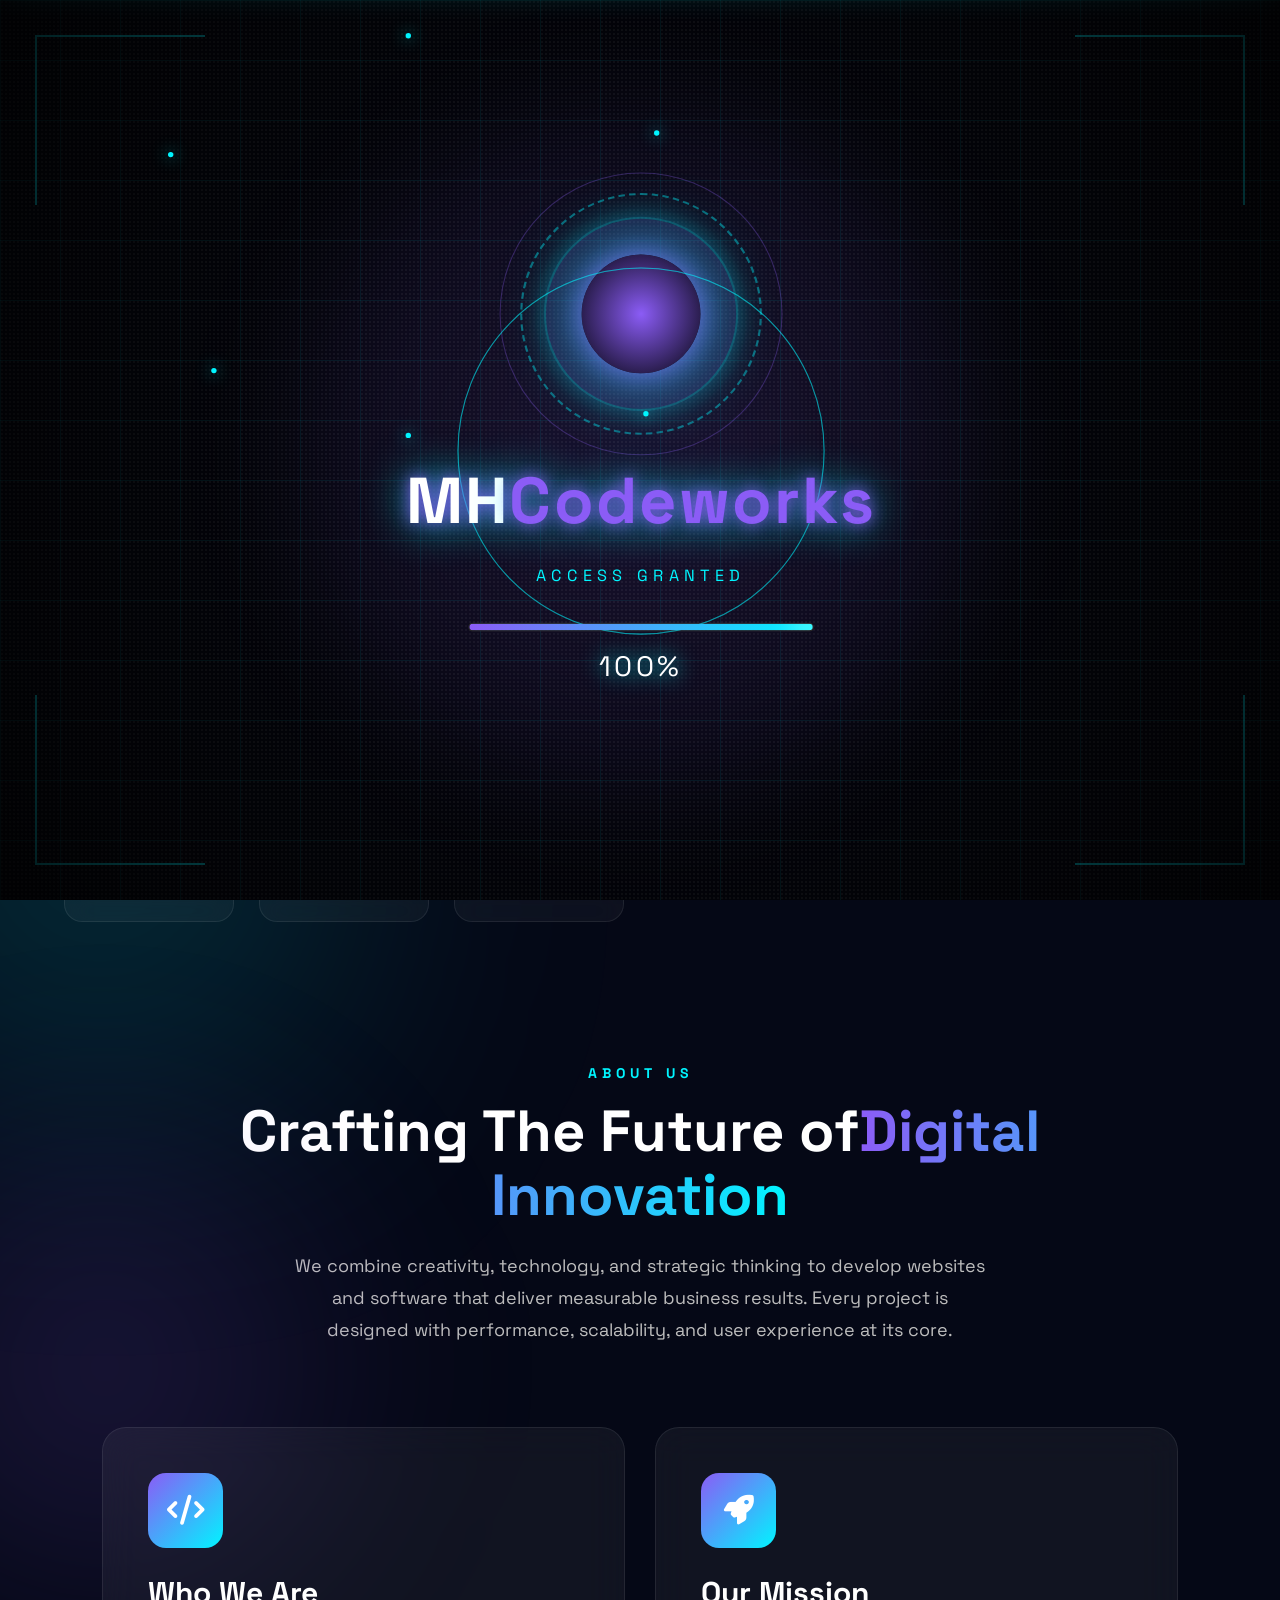
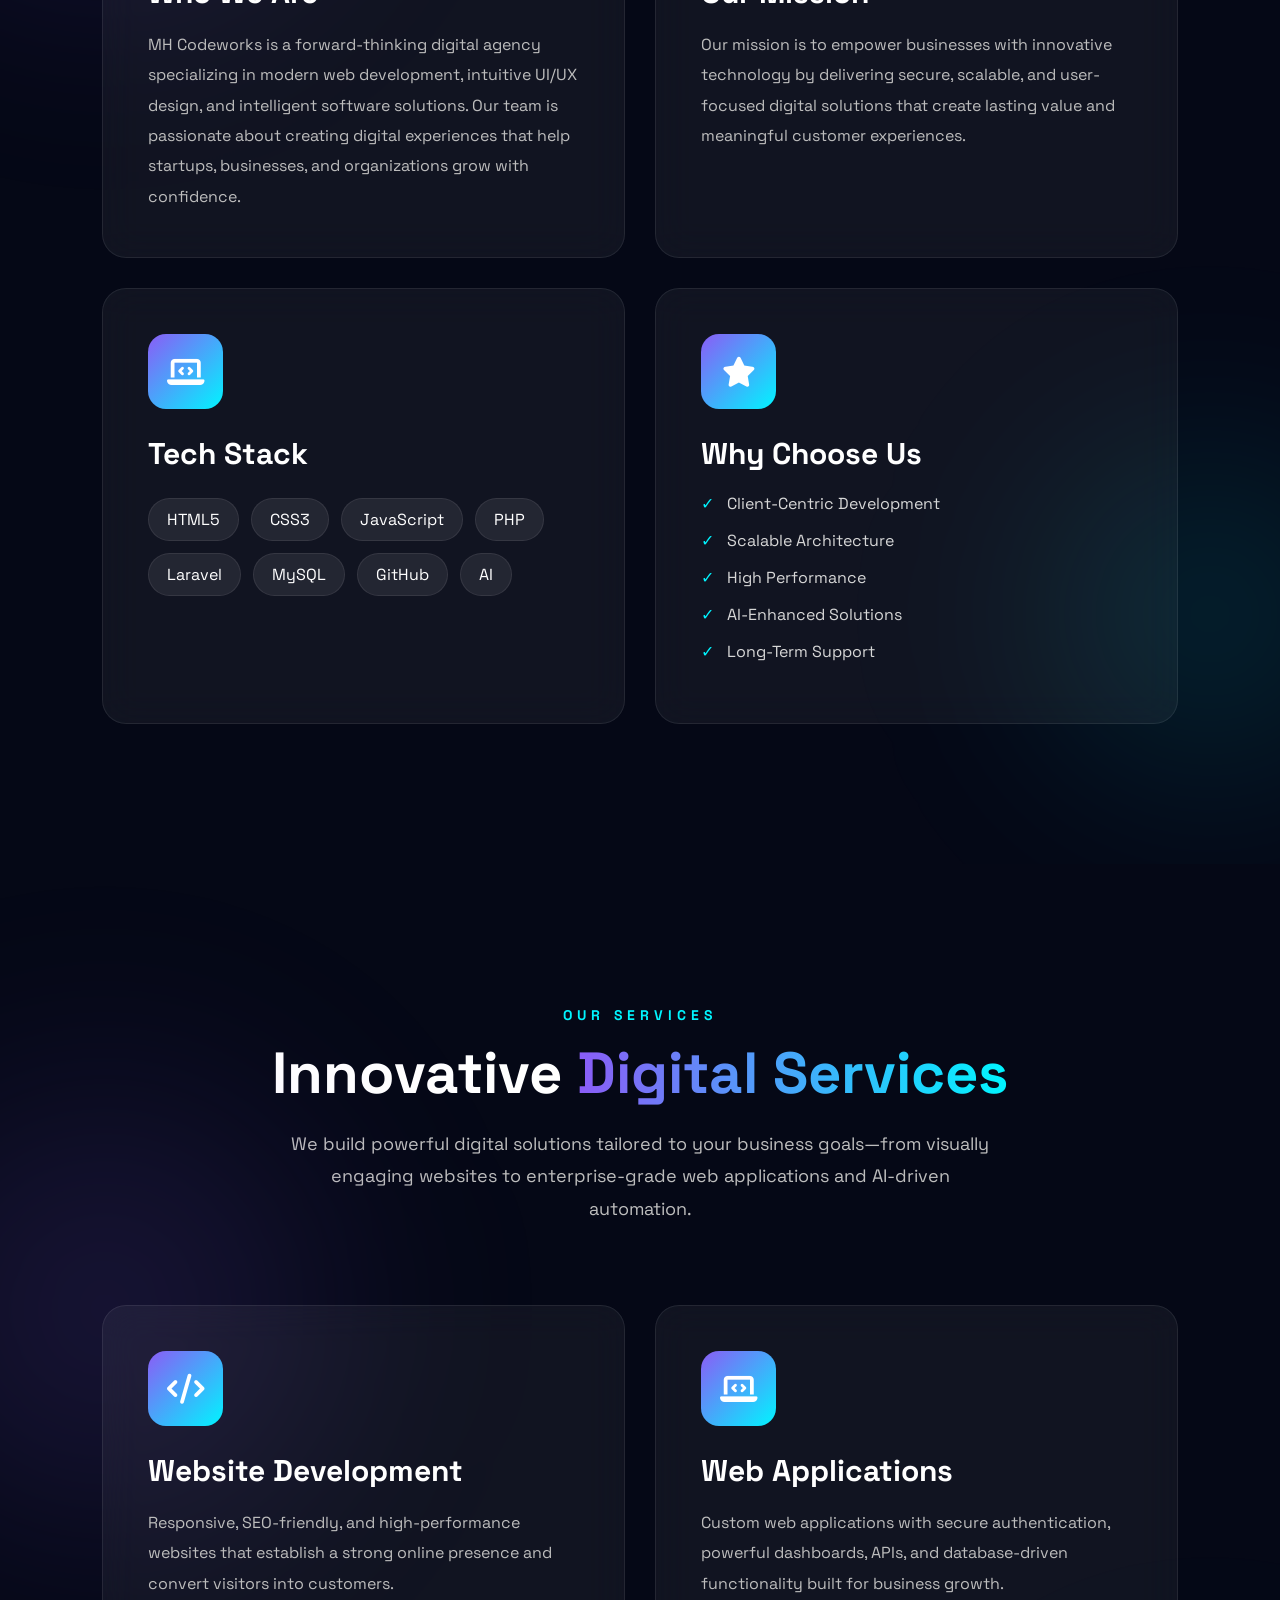
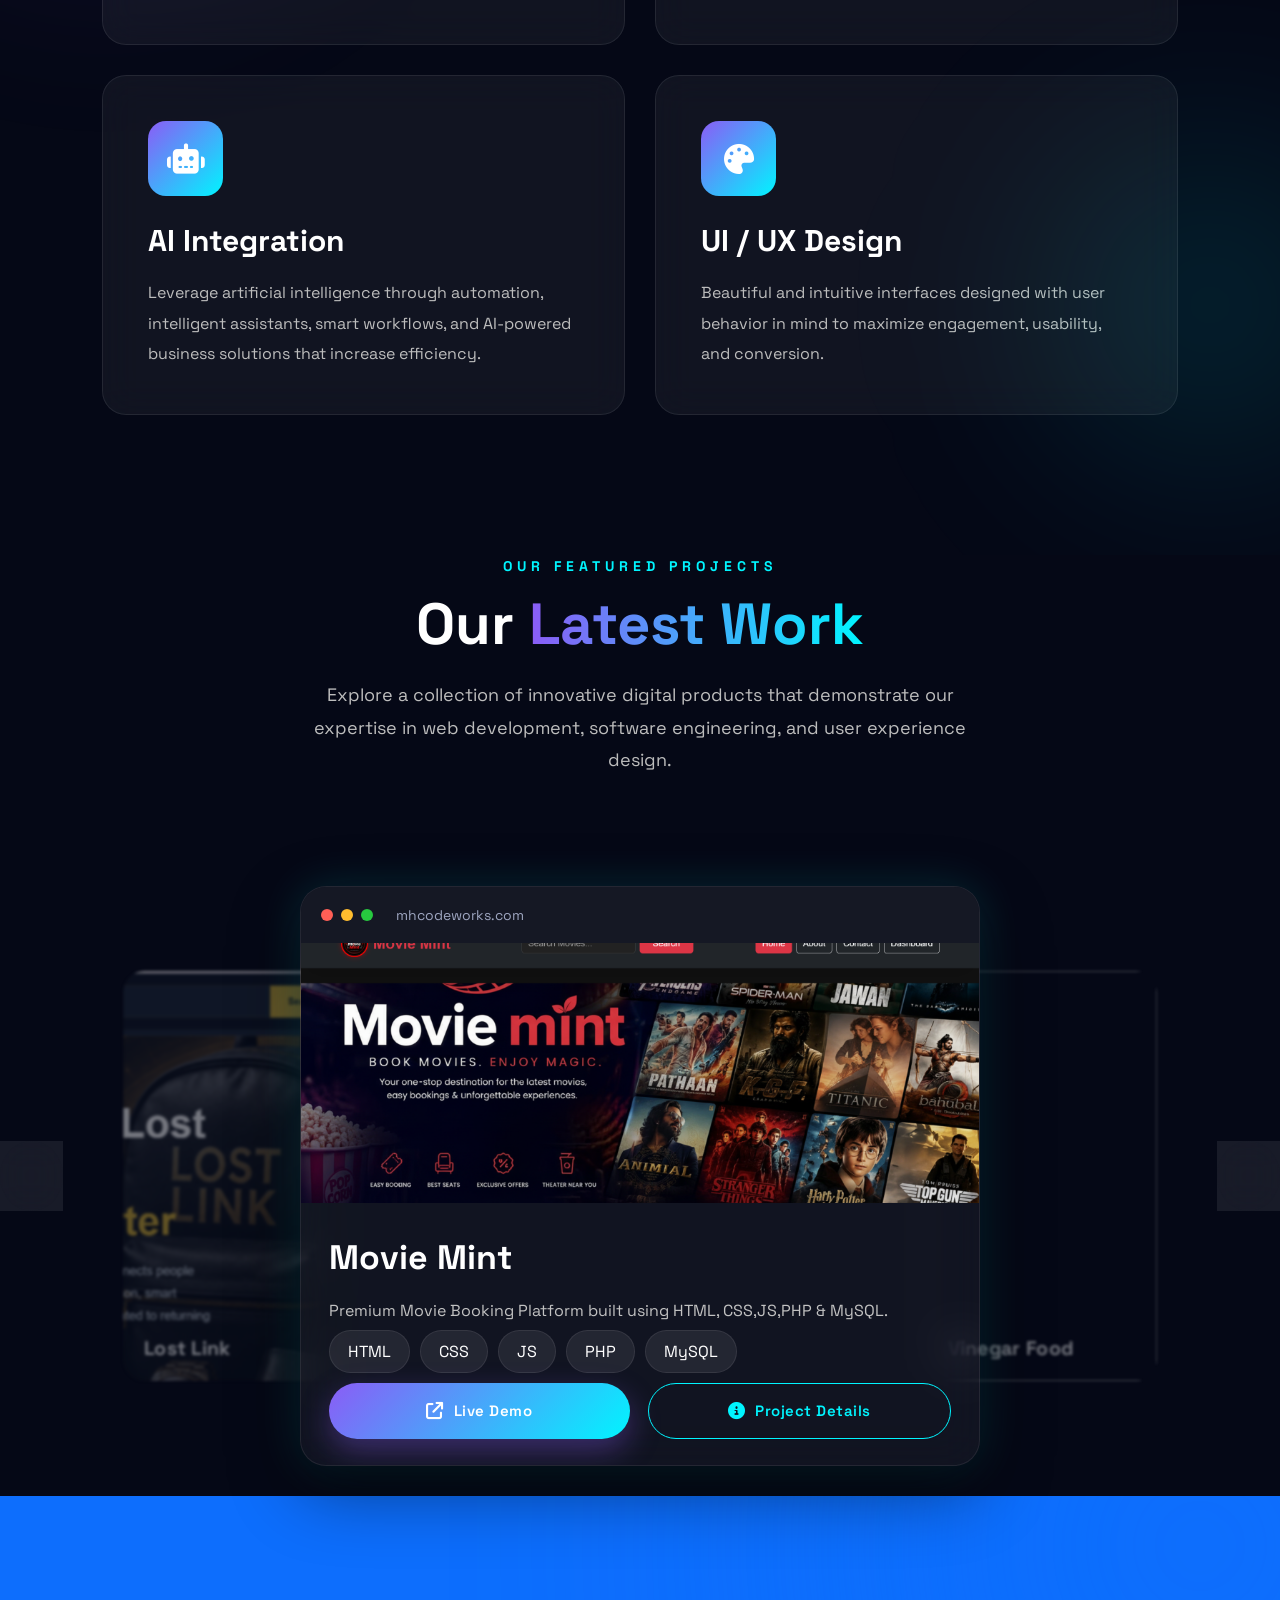
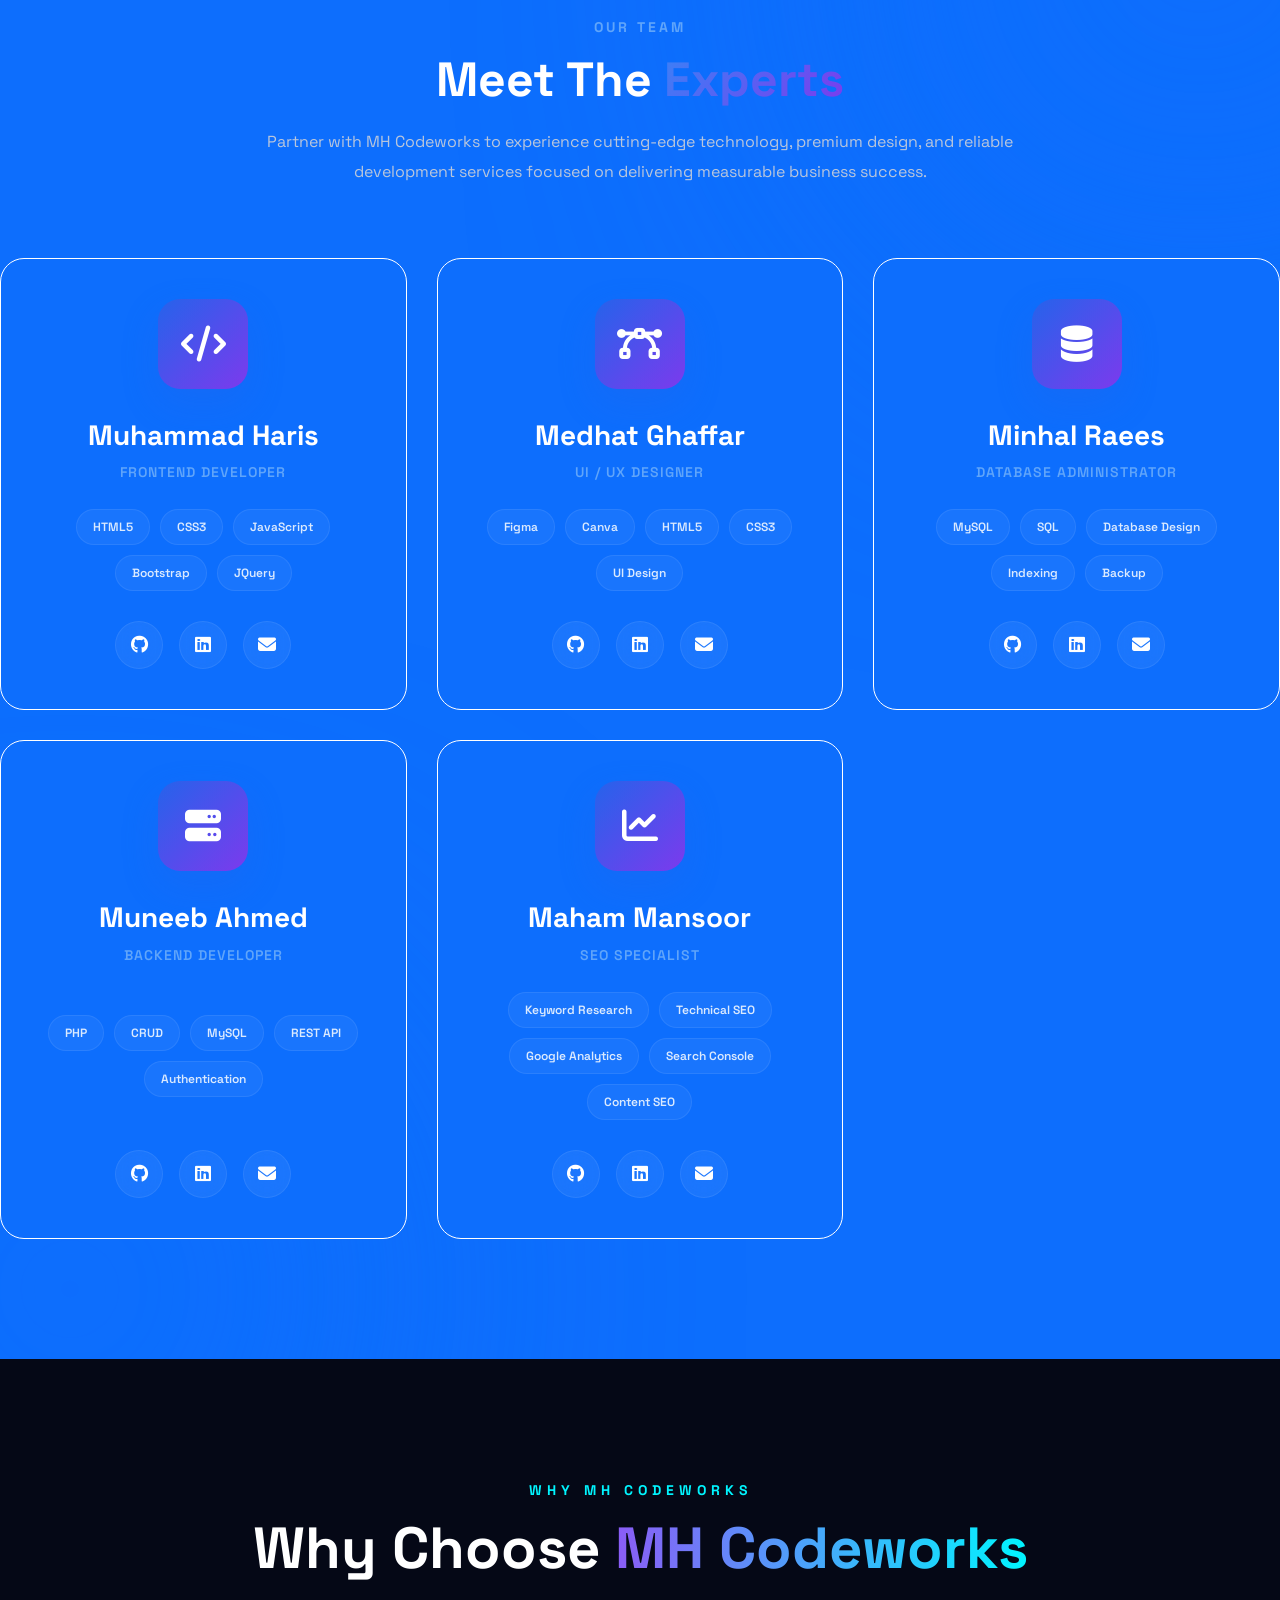
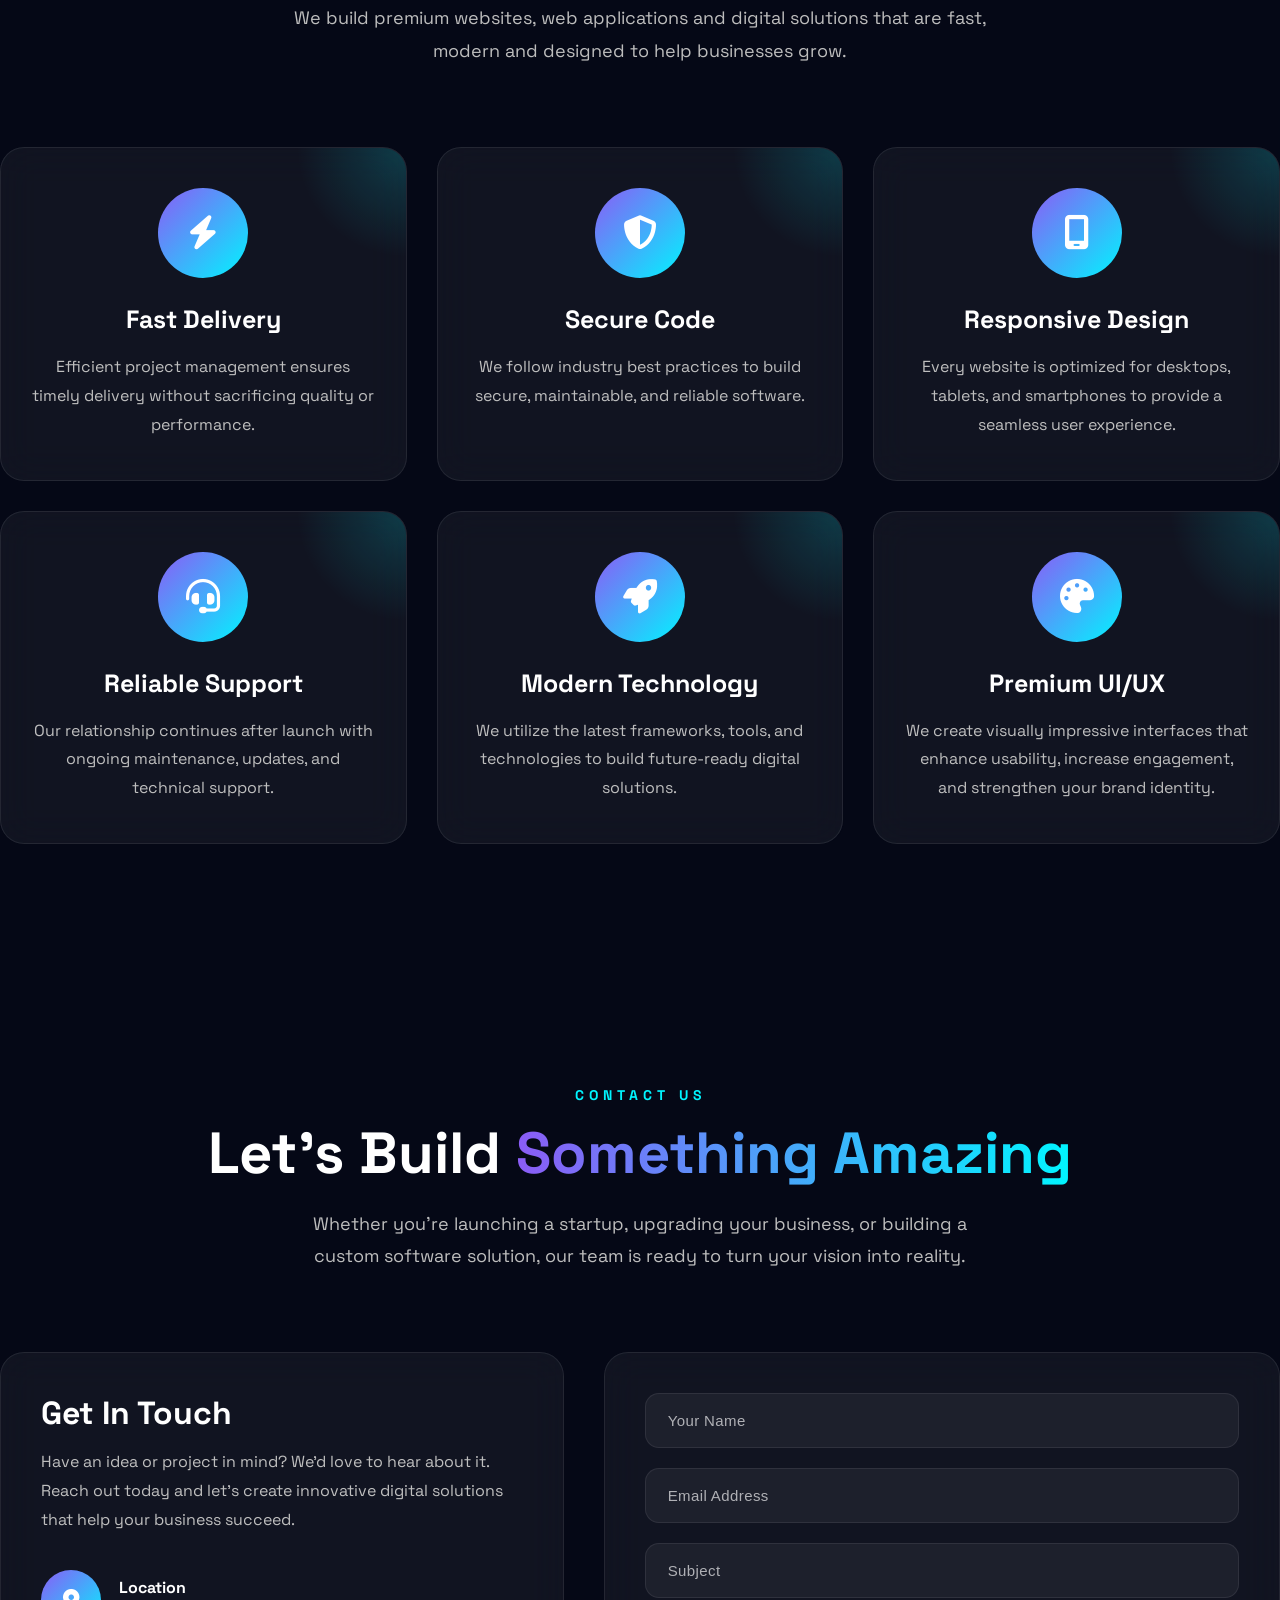
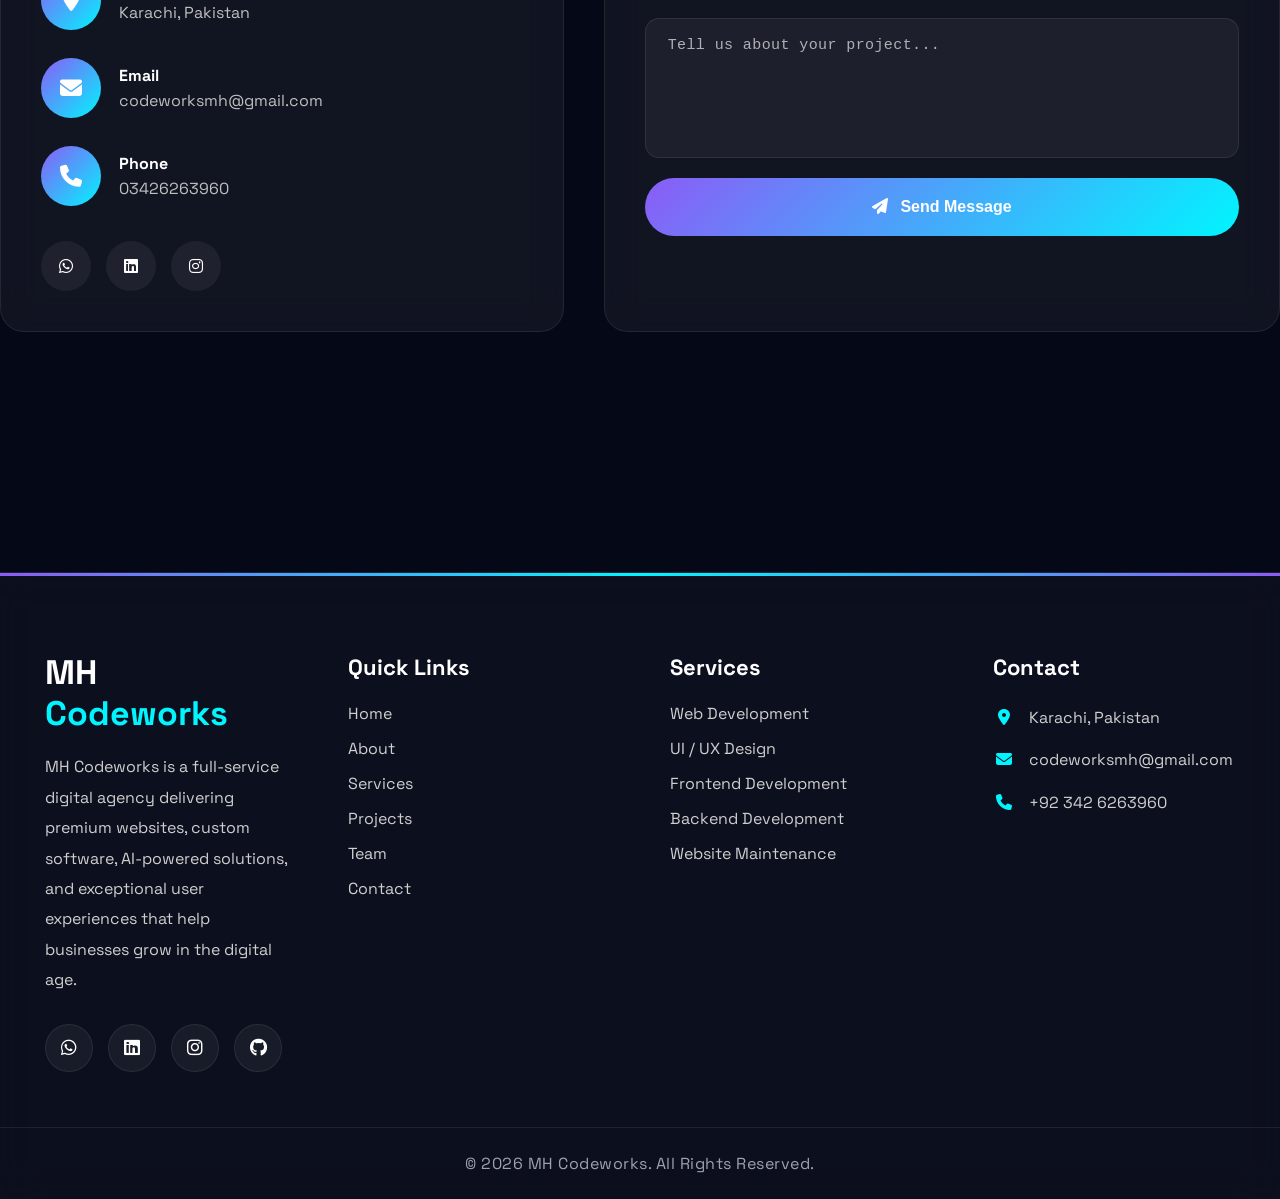
==== commit a5b80375: "Updated project files" ====
--- a/index.html
+++ b/index.html
@@ -34,6 +34,734 @@
     <style>
 
     </style>
+    <style>
+/*==================================================
+                MH TEAM SECTION
+==================================================*/
+
+.mh-team{
+
+    position: relative;
+
+    padding: 120px 0;
+
+    overflow: hidden;
+
+    background: linear-gradient(
+        180deg,
+        #0d6efd 0%,
+        #0d6efd 100%
+    );
+
+}
+
+.mh-team::before{
+
+    content: "";
+
+    position: absolute;
+
+    width: 600px;
+
+    height: 600px;
+
+    top: -250px;
+
+    right: -220px;
+
+    border-radius: 50%;
+
+    background: #0d6efd;
+
+    filter: blur(180px);
+
+    pointer-events: none;
+
+}
+
+.mh-team::after{
+
+    content: "";
+
+    position: absolute;
+
+    width: 500px;
+
+    height: 500px;
+
+    left: -180px;
+
+    bottom: -180px;
+
+    border-radius: 50%;
+
+    background: #0d6efd;
+
+    filter: blur(170px);
+
+    pointer-events: none;
+
+}
+
+.mh-team .container{
+
+    position: relative;
+
+    z-index: 2;
+
+}
+
+
+/*==================================================
+                HEADER
+==================================================*/
+
+.mh-team-header{
+
+    text-align: center;
+
+    max-width: 760px;
+
+    margin: 0 auto 70px;
+
+}
+
+.mh-team-header small{
+
+    display: inline-block;
+
+    margin-bottom: 15px;
+
+    color: #60a5fa;
+
+    font-size: 14px;
+
+    font-weight: 700;
+
+    letter-spacing: 3px;
+
+    text-transform: uppercase;
+
+}
+
+.mh-team-header h2{
+
+    margin-bottom: 18px;
+
+    color: #ffffff;
+
+    font-size: 48px;
+
+    font-weight: 800;
+
+    line-height: 1.2;
+
+}
+
+.mh-team-header h2 span{
+
+    background: linear-gradient(
+        135deg,
+        #3b82f6,
+        #7c3aed
+    );
+
+    -webkit-background-clip: text;
+
+    -webkit-text-fill-color: transparent;
+
+}
+
+.mh-team-header p{
+
+    color: #b9c6dc;
+
+    font-size: 16px;
+
+    line-height: 1.9;
+
+}
+
+
+/*==================================================
+                TEAM GRID
+==================================================*/
+
+.mh-team-grid{
+
+    display: grid;
+
+    grid-template-columns: repeat(3, minmax(0,1fr));
+
+    gap: 30px;
+
+    align-items: stretch;
+
+}
+
+
+/*==================================================
+                TEAM CARD
+==================================================*/
+
+.mh-team-card{
+
+    position: relative;
+
+    display: flex;
+
+    flex-direction: column;
+
+    align-items: center;
+
+    width: 100%;
+
+    min-height: 430px;
+
+    padding: 40px 28px;
+
+    text-align: center;
+
+    border-radius: 24px;
+
+    overflow: hidden;
+
+    background: #0d6efd;
+
+    backdrop-filter: blur(18px);
+
+    border: 1px solid white;
+
+    transition: .45s ease;
+
+}
+
+.mh-team-card::before{
+
+    content: "";
+
+    position: absolute;
+
+    inset: 0;
+
+    opacity: 0;
+
+    background: linear-gradient(
+        135deg,
+        #0d6efd,
+        transparent,
+        #0d6efd
+    );
+
+    transition: .45s;
+
+    pointer-events: none;
+
+}
+
+.mh-team-card:hover{
+
+    transform: translateY(-12px);
+
+    border-color: rgba(59,130,246,.35);
+
+    box-shadow:
+        0 25px 60px rgba(0,0,0,.35),
+        0 0 25px rgba(59,130,246,.15);
+
+}
+
+.mh-team-card:hover::before{
+
+    opacity: 1;
+
+}
+/*==================================================
+                TEAM ICON
+==================================================*/
+
+.mh-team-icon{
+
+    width:90px;
+
+    height:90px;
+
+    margin:0 auto 28px;
+
+    display:flex;
+
+    align-items:center;
+
+    justify-content:center;
+
+    border-radius:22px;
+
+    background:linear-gradient(
+        135deg,
+        #2563eb,
+        #7c3aed
+    );
+
+    color:#ffffff;
+
+    font-size:36px;
+
+    box-shadow:
+        0 15px 35px rgba(37,99,235,.30);
+
+    transition:.45s ease;
+
+}
+
+.mh-team-card:hover .mh-team-icon{
+
+    transform:rotate(10deg) scale(1.08);
+
+    box-shadow:
+        0 18px 45px rgba(37,99,235,.45);
+
+}
+
+
+/*==================================================
+                NAME
+==================================================*/
+
+.mh-team-name{
+
+    margin:0 0 10px;
+
+    color:#ffffff;
+
+    font-size:28px;
+
+    font-weight:700;
+
+    line-height:1.3;
+
+}
+
+
+/*==================================================
+                ROLE
+==================================================*/
+
+.mh-team-role{
+
+    display:inline-block;
+
+    margin-bottom:28px;
+
+    color:#60a5fa;
+
+    font-size:14px;
+
+    font-weight:600;
+
+    text-transform:uppercase;
+
+    letter-spacing:1px;
+
+}
+
+
+/*==================================================
+                SKILLS
+==================================================*/
+
+.mh-team-skills{
+
+    display:flex;
+
+    justify-content:center;
+
+    flex-wrap:wrap;
+
+    gap:10px;
+
+    margin-top:auto;
+
+    margin-bottom:30px;
+
+}
+
+.mh-team-skills span{
+
+    padding:9px 16px;
+
+    border-radius:50px;
+
+    background:rgba(255,255,255,.05);
+
+    border:1px solid rgba(255,255,255,.08);
+
+    color:#dbeafe;
+
+    font-size:12px;
+
+    font-weight:600;
+
+    transition:.35s ease;
+
+}
+
+.mh-team-skills span:hover{
+
+    background:linear-gradient(
+        135deg,
+        #2563eb,
+        #7c3aed
+    );
+
+    color:#ffffff;
+
+    border-color:transparent;
+
+    transform:translateY(-3px);
+
+}
+
+
+/*==================================================
+                CARD SHINE
+==================================================*/
+
+.mh-team-card::after{
+
+    content:"";
+
+    position:absolute;
+
+    top:-140%;
+
+    left:-60%;
+
+    width:80px;
+
+    height:340%;
+
+    background:rgba(255,255,255,.10);
+
+    transform:rotate(25deg);
+
+    transition:1s;
+
+    pointer-events:none;
+
+}
+
+.mh-team-card:hover::after{
+
+    left:170%;
+
+}
+
+
+/*==================================================
+                CONTENT LAYER
+==================================================*/
+
+.mh-team-card > *{
+
+    position:relative;
+
+    z-index:2;
+
+}
+/*==================================================
+                SOCIAL LINKS
+==================================================*/
+
+.mh-team-links{
+
+    display:flex;
+
+    justify-content:center;
+
+    align-items:center;
+
+    gap:16px;
+
+    margin-top:auto;
+
+    position:relative;
+
+    z-index:20;
+
+}
+
+.mh-team-link{
+
+    width:48px;
+
+    height:48px;
+
+    display:flex;
+
+    align-items:center;
+
+    justify-content:center;
+
+    text-decoration:none;
+
+    border-radius:50%;
+
+    color:#ffffff;
+
+    background:rgba(255,255,255,.06);
+
+    border:1px solid rgba(255,255,255,.08);
+
+    backdrop-filter:blur(12px);
+
+    transition:.35s ease;
+
+    cursor:pointer;
+
+}
+
+.mh-team-link i{
+
+    font-size:18px;
+
+    pointer-events:none;
+
+}
+
+.mh-team-link:hover{
+
+    color:#ffffff;
+
+    border-color:transparent;
+
+    background:linear-gradient(
+        135deg,
+        #2563eb,
+        #7c3aed
+    );
+
+    transform:translateY(-6px);
+
+    box-shadow:
+        0 15px 35px rgba(37,99,235,.35);
+
+}
+
+
+/*==================================================
+                CARD ANIMATION
+==================================================*/
+
+@keyframes mhFloat{
+
+    0%{
+
+        transform:translateY(0);
+
+    }
+
+    50%{
+
+        transform:translateY(-16px);
+
+    }
+
+    100%{
+
+        transform:translateY(-12px);
+
+    }
+
+}
+
+.mh-team-card:hover{
+
+    animation:mhFloat .8s ease;
+
+}
+
+
+/*==================================================
+                RESPONSIVE
+==================================================*/
+
+@media(max-width:992px){
+
+.mh-team-grid{
+
+    grid-template-columns:repeat(2,1fr);
+
+    gap:25px;
+
+}
+
+}
+
+@media(max-width:768px){
+
+.mh-team{
+
+    padding:90px 0;
+
+}
+
+.mh-team-grid{
+
+    grid-template-columns:1fr;
+
+}
+
+.mh-team-header{
+
+    margin-bottom:50px;
+
+}
+
+.mh-team-header h2{
+
+    font-size:38px;
+
+}
+
+.mh-team-card{
+
+    min-height:auto;
+
+    padding:35px 25px;
+
+}
+
+.mh-team-icon{
+
+    width:80px;
+
+    height:80px;
+
+    font-size:32px;
+
+}
+
+.mh-team-name{
+
+    font-size:24px;
+
+}
+
+.mh-team-role{
+
+    font-size:13px;
+
+}
+
+.mh-team-link{
+
+    width:44px;
+
+    height:44px;
+
+}
+
+}
+
+@media(max-width:576px){
+
+.mh-team{
+
+    padding:80px 0;
+
+}
+
+.mh-team-header h2{
+
+    font-size:30px;
+
+}
+
+.mh-team-header p{
+
+    font-size:15px;
+
+}
+
+.mh-team-card{
+
+    padding:30px 20px;
+
+}
+
+.mh-team-skills{
+
+    gap:8px;
+
+}
+
+.mh-team-skills span{
+
+    font-size:11px;
+
+    padding:8px 12px;
+
+}
+
+.mh-team-link{
+
+    width:42px;
+
+    height:42px;
+
+}
+
+}
+
+
+/*==================================================
+                CLICK FIX
+==================================================*/
+
+.mh-team::before,
+.mh-team::after,
+.mh-team-card::before,
+.mh-team-card::after{
+
+    pointer-events:none;
+
+}
+
+.mh-team-card>*{
+
+    position:relative;
+
+    z-index:5;
+
+}
+
+.mh-team-links{
+
+    z-index:100;
+
+}
+
+.mh-team-link{
+
+    pointer-events:auto;
+
+}
+
+
+/*==================================================
+                ACCESSIBILITY
+==================================================*/
+
+.mh-team-link:focus-visible{
+
+    outline:2px solid #60a5fa;
+
+    outline-offset:4px;
+
+}
+    
+
+</style>
 
 </head>
 
@@ -140,7 +868,7 @@
 
             </ul>
 
-            <a href="#" class="nav-btn">
+            <a href="https://wa.me/923426263960" target="_blank" class="nav-btn">
                 Let's Talk
             </a>
 
@@ -590,45 +1318,45 @@
         </div>
 
     </section>
-    <!--========================================
+ <!--========================================
             TEAM SECTION
 =========================================-->
 
-    <section class="team-section" id="team">
+<section class="mh-team" id="team">
 
     <div class="container">
 
-        <div class="section-header">
-
-            <span class="section-subtitle">
+        <div class="mh-team-header">
+
+            <small>
                 OUR TEAM
-            </span>
+            </small>
 
             <h2>
                 Meet The <span>Experts</span>
             </h2>
 
             <p>
-               Partner with MH Codeworks to experience cutting-edge technology, premium design, and reliable development services focused on delivering measurable business success.
+                Partner with MH Codeworks to experience cutting-edge technology, premium design, and reliable development services focused on delivering measurable business success.
             </p>
 
         </div>
 
-        <div class="team-grid">
+        <div class="mh-team-grid">
 
             <!-- CARD 1 -->
 
-            <div class="team-card">
-
-                <div class="team-icon">
-    <i class="fa-solid fa-code"></i>
-</div>
-
-                <h3>Muhammad Haris</h3>
-
-                <h5>Frontend Developer</h5>
-
-                <div class="team-skills">
+            <div class="mh-team-card">
+
+                <div class="mh-team-icon">
+                    <i class="fa-solid fa-code"></i>
+                </div>
+
+                <h3 class="mh-team-name">Muhammad Haris</h3>
+
+                <h5 class="mh-team-role">Frontend Developer</h5>
+
+                <div class="mh-team-skills">
 
                     <span>HTML5</span>
                     <span>CSS3</span>
@@ -638,13 +1366,17 @@
 
                 </div>
 
-                <div class="team-social">
-
-                    <a href="#"><i class="fa-brands fa-github"></i></a>
-
-                    <a href="#https://www.linkedin.com/in/haris-akseer-52573241a/"><i class="fa-brands fa-linkedin"></i></a>
-
-                    <a href="#mailto:harisakseer0@gmail.com"><i class="fa-solid fa-envelope"></i></a>
+                <div class="mh-team-links">
+
+                    <a class="mh-team-link" href="https://github.com/haris0302"><i class="fa-brands fa-github"></i></a>
+
+                    <a class="mh-team-link" href="https://www.linkedin.com/in/haris-akseer-52573241a/" target="_blank">
+                        <i class="fa-brands fa-linkedin"></i>
+                    </a>
+
+                    <a class="mh-team-link" href="mailto:harisakseer0@gmail.com">
+                        <i class="fa-solid fa-envelope"></i>
+                    </a>
 
                 </div>
 
@@ -652,16 +1384,17 @@
 
             <!-- CARD 2 -->
 
-            <div class="team-card">
-
-               <div class="team-icon">
-   <i class="fa-solid fa-bezier-curve"></i>
-</div>
-                <h3>Medhat Ghaffar</h3>
-
-                <h5>UI / UX Designer</h5>
-
-                <div class="team-skills">
+            <div class="mh-team-card">
+
+                <div class="mh-team-icon">
+                    <i class="fa-solid fa-bezier-curve"></i>
+                </div>
+
+                <h3 class="mh-team-name">Medhat Ghaffar</h3>
+
+                <h5 class="mh-team-role">UI / UX Designer</h5>
+
+                <div class="mh-team-skills">
 
                     <span>Figma</span>
                     <span>Canva</span>
@@ -671,13 +1404,19 @@
 
                 </div>
 
-                <div class="team-social">
-
-                    <a href="#https://github.com/MedhatGhaffar"><i class="fa-brands fa-github"></i></a>
-
-                    <a href="#https://www.linkedin.com/in/medhat-ghaffar-18176b41b/"><i class="fa-brands fa-linkedin"></i></a>
-
-                    <a href="#mailto:medhatghaffar0@gmail.com"><i class="fa-solid fa-envelope"></i></a>
+                <div class="mh-team-links">
+
+                    <a class="mh-team-link" href="https://github.com/MedhatGhaffar" target="_blank">
+                        <i class="fa-brands fa-github"></i>
+                    </a>
+
+                    <a class="mh-team-link" href="https://www.linkedin.com/in/medhat-ghaffar-18176b41b/" target="_blank">
+                        <i class="fa-brands fa-linkedin"></i>
+                    </a>
+
+                    <a class="mh-team-link" href="mailto:medhatghaffar0@gmail.com">
+                        <i class="fa-solid fa-envelope"></i>
+                    </a>
 
                 </div>
 
@@ -685,18 +1424,17 @@
 
             <!-- CARD 3 -->
 
-            <div class="team-card">
-
-                <div class="team-icon">
-    <i class="fa-solid fa-database"></i>
-</div>
-
-
-                <h3>Minhal Raees</h3>
-
-                <h5>Database Administrator</h5>
-
-                <div class="team-skills">
+            <div class="mh-team-card">
+
+                <div class="mh-team-icon">
+                    <i class="fa-solid fa-database"></i>
+                </div>
+
+                <h3 class="mh-team-name">Minhal Raees</h3>
+
+                <h5 class="mh-team-role">Database Administrator</h5>
+
+                <div class="mh-team-skills">
 
                     <span>MySQL</span>
                     <span>SQL</span>
@@ -706,13 +1444,19 @@
 
                 </div>
 
-                <div class="team-social">
-
-                    <a href="#http://github.com/minhalraees-dev"><i class="fa-brands fa-github"></i></a>
-
-                    <a href="#https://www.linkedin.com/in/minhal-raees-b0026141b"><i class="fa-brands fa-linkedin"></i></a>
-
-                    <a href="#mailto:minhalraees@gmail.com"><i class="fa-solid fa-envelope"></i></a>
+                <div class="mh-team-links">
+
+                    <a class="mh-team-link" href="https://github.com/minhalraees-dev" target="_blank">
+                        <i class="fa-brands fa-github"></i>
+                    </a>
+
+                    <a class="mh-team-link" href="https://www.linkedin.com/in/minhal-raees-b0026141b" target="_blank">
+                        <i class="fa-brands fa-linkedin"></i>
+                    </a>
+
+                    <a class="mh-team-link" href="mailto:minhalraees@gmail.com">
+                        <i class="fa-solid fa-envelope"></i>
+                    </a>
 
                 </div>
 
@@ -720,33 +1464,39 @@
 
             <!-- CARD 4 -->
 
-            <div class="team-card">
-
-               <div class="team-icon">
-    <i class="fa-solid fa-server"></i>
-</div>
-
-                <h3>Muneeb Ahmed</h3>
-
-                <h5>Backend Developer</h5>
-
-                <div class="team-skills">
+            <div class="mh-team-card">
+
+                <div class="mh-team-icon">
+                    <i class="fa-solid fa-server"></i>
+                </div>
+
+                <h3 class="mh-team-name">Muneeb Ahmed</h3>
+
+                <h5 class="mh-team-role">Backend Developer</h5>
+
+                <div class="mh-team-skills">
 
                     <span>PHP</span>
-                    <span>Crud</span>
+                    <span>CRUD</span>
                     <span>MySQL</span>
                     <span>REST API</span>
                     <span>Authentication</span>
 
                 </div>
 
-                <div class="team-social">
-
-                    <a href="#https://github.com/muneeb-908"><i class="fa-brands fa-github"></i></a>
-
-                    <a href="#https://www.linkedin.com/in/muneeb-ahmed-0bb35841a/"><i class="fa-brands fa-linkedin"></i></a>
-
-                    <a href="#mailto:muneebkhi908@gmail.com"><i class="fa-solid fa-envelope"></i></a>
+                <div class="mh-team-links">
+
+                    <a class="mh-team-link" href="https://github.com/muneeb-908" target="_blank">
+                        <i class="fa-brands fa-github"></i>
+                    </a>
+
+                    <a class="mh-team-link" href="https://www.linkedin.com/in/muneeb-ahmed-0bb35841a/" target="_blank">
+                        <i class="fa-brands fa-linkedin"></i>
+                    </a>
+
+                    <a class="mh-team-link" href="mailto:muneebkhi908@gmail.com">
+                        <i class="fa-solid fa-envelope"></i>
+                    </a>
 
                 </div>
 
@@ -754,16 +1504,17 @@
 
             <!-- CARD 5 -->
 
-            <div class="team-card">
-
-               <div class="team-icon">
-    <i class="fa-solid fa-chart-line"></i>
-</div>
-                <h3>Maham Mansoor</h3>
-
-                <h5>SEO Specialist</h5>
-
-                <div class="team-skills">
+            <div class="mh-team-card">
+
+                <div class="mh-team-icon">
+                    <i class="fa-solid fa-chart-line"></i>
+                </div>
+
+                <h3 class="mh-team-name">Maham Mansoor</h3>
+
+                <h5 class="mh-team-role">SEO Specialist</h5>
+
+                <div class="mh-team-skills">
 
                     <span>Keyword Research</span>
                     <span>Technical SEO</span>
@@ -773,13 +1524,19 @@
 
                 </div>
 
-                <div class="team-social">
-
-                    <a href="#https://github.com/mansoormaham065-png"><i class="fa-brands fa-github"></i></a>
-
-                    <a href="#"><i class="fa-brands fa-linkedin"></i></a>
-
-                    <a href="#mailto:mansoormaham065@gmail.com"><i class="fa-solid fa-envelope"></i></a>
+                <div class="mh-team-links">
+
+                    <a class="mh-team-link" href="https://github.com/mansoormaham065-png" target="_blank">
+                        <i class="fa-brands fa-github"></i>
+                    </a>
+
+                    <a class="mh-team-link" href="#">
+                        <i class="fa-brands fa-linkedin"></i>
+                    </a>
+
+                    <a class="mh-team-link" href="mailto:mansoormaham065@gmail.com">
+                        <i class="fa-solid fa-envelope"></i>
+                    </a>
 
                 </div>
 
@@ -1189,7 +1946,7 @@
                         <i class="fa-brands fa-linkedin"></i>
                     </a>
 
-                    <a href="#" target="_blank">
+                    <a href="#https://www.instagram.com/mh_codeworks/" target="_blank">
                         <i class="fa-brands fa-instagram"></i>
                     </a>
 
